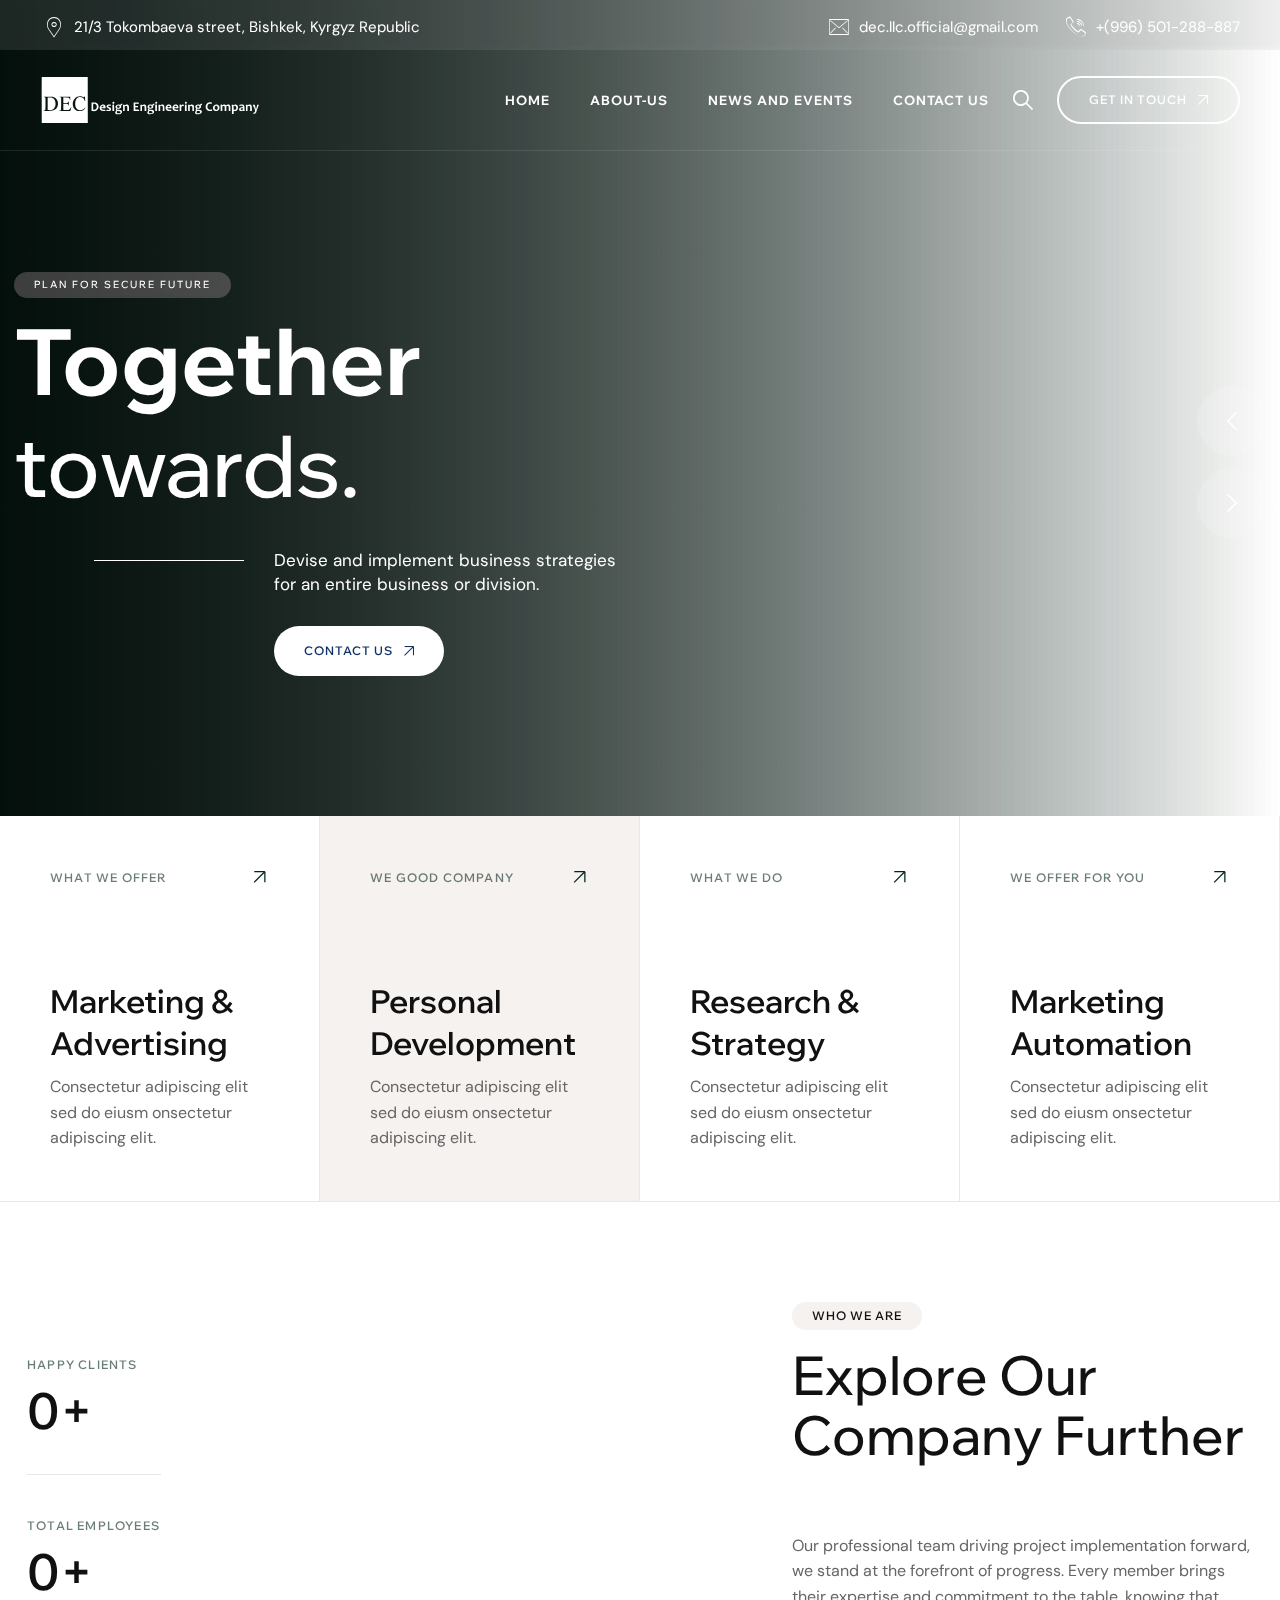
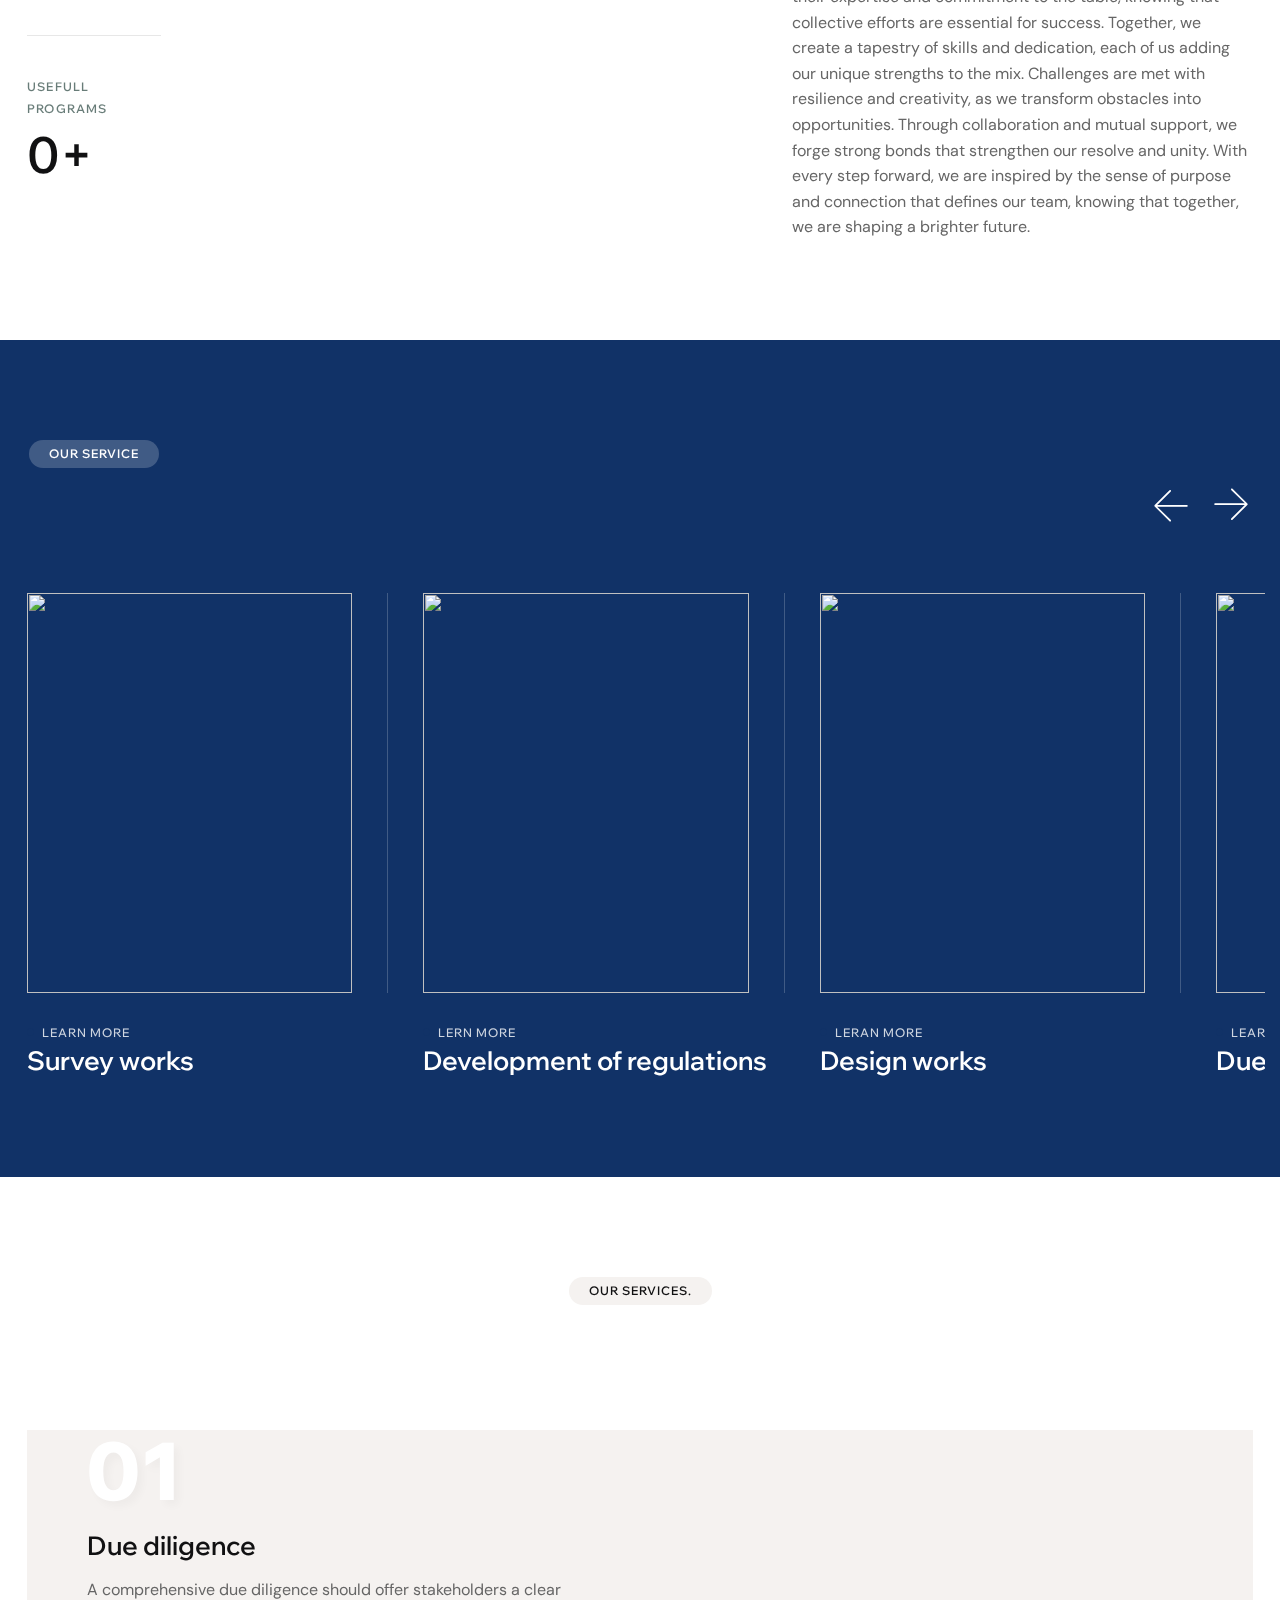
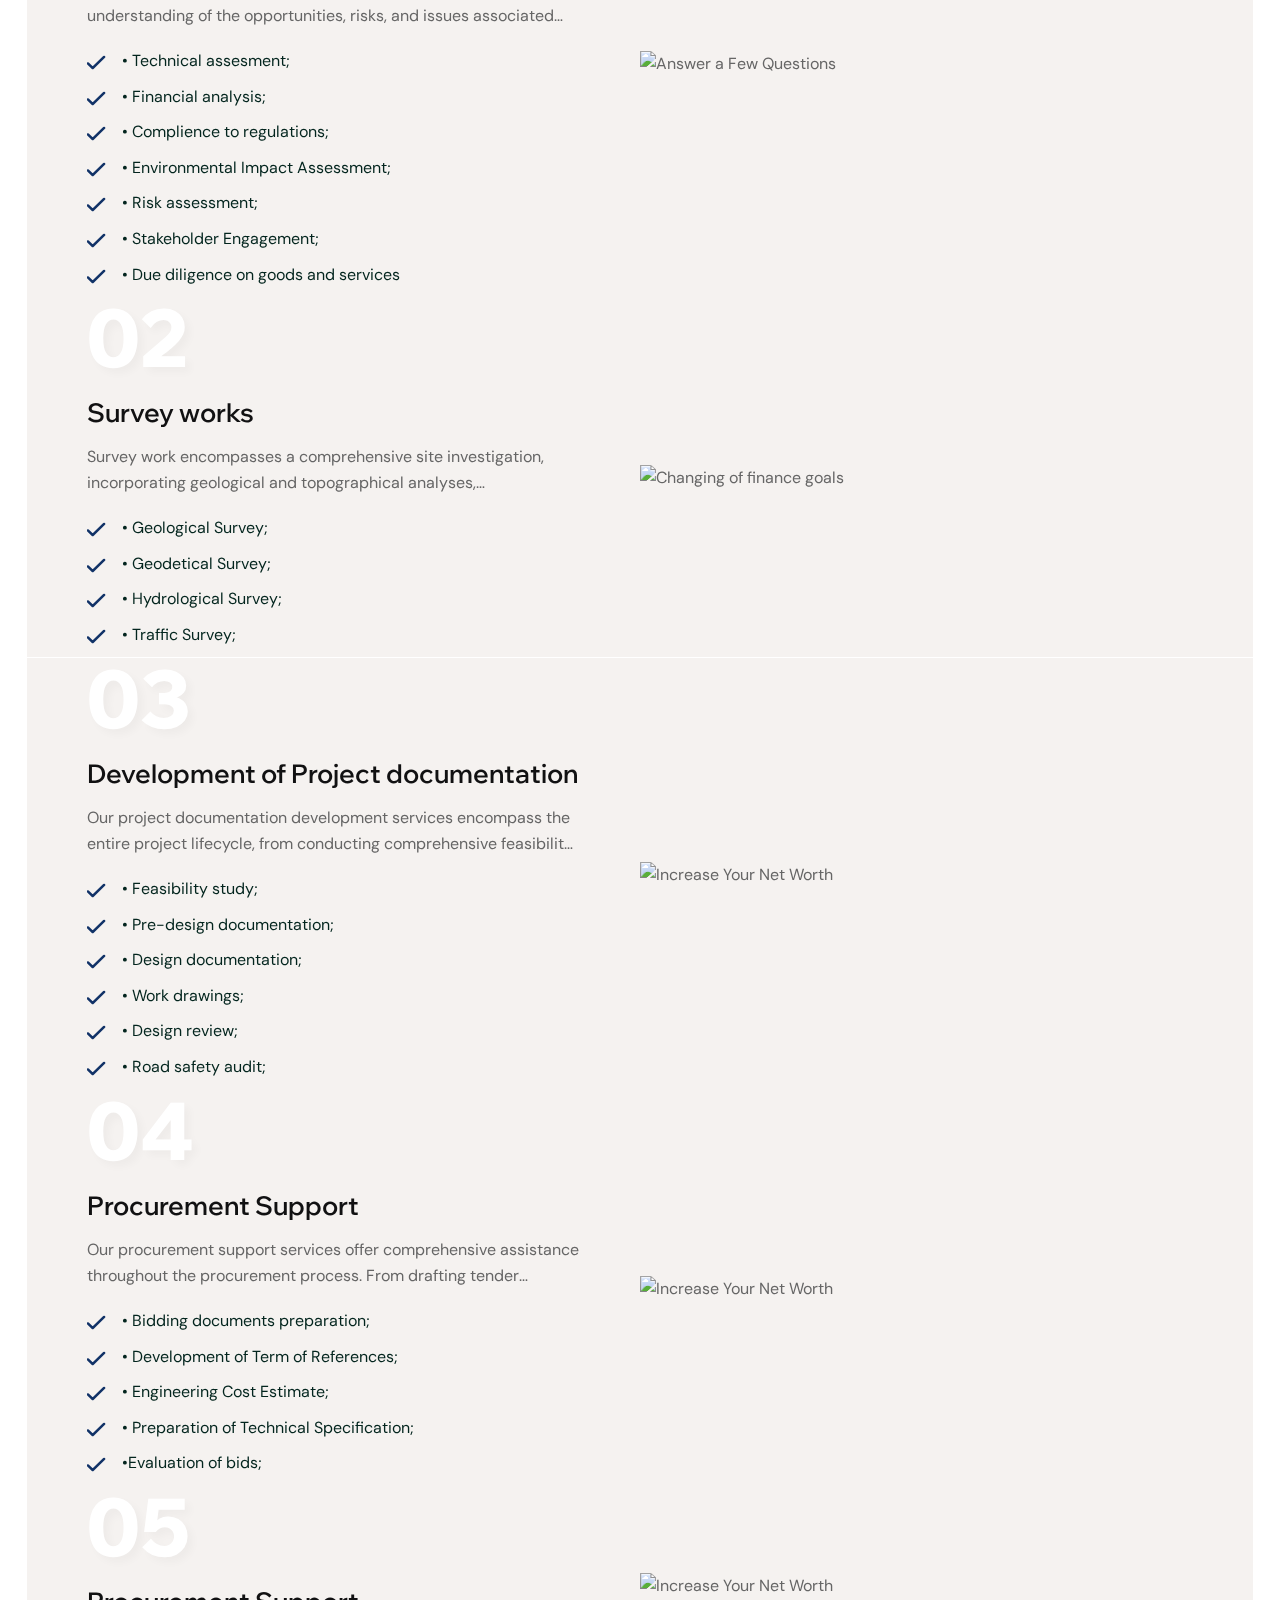
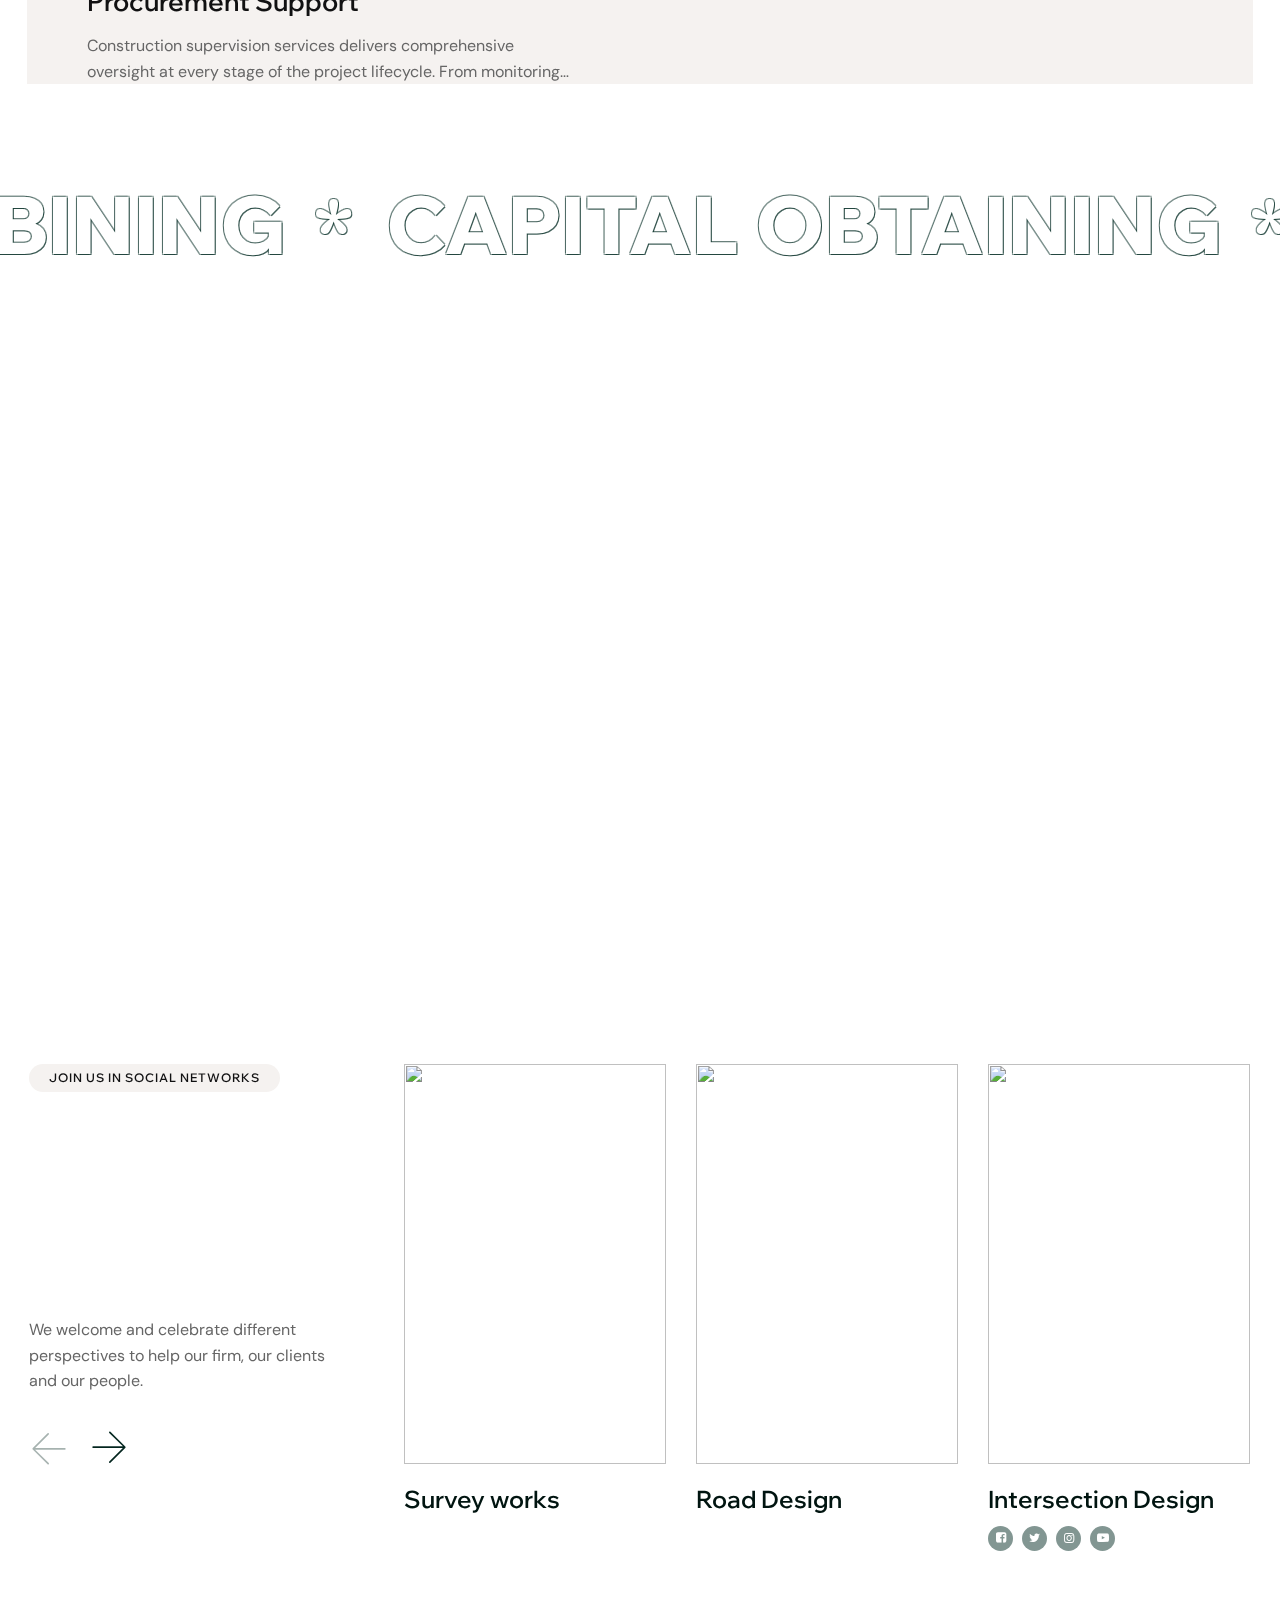
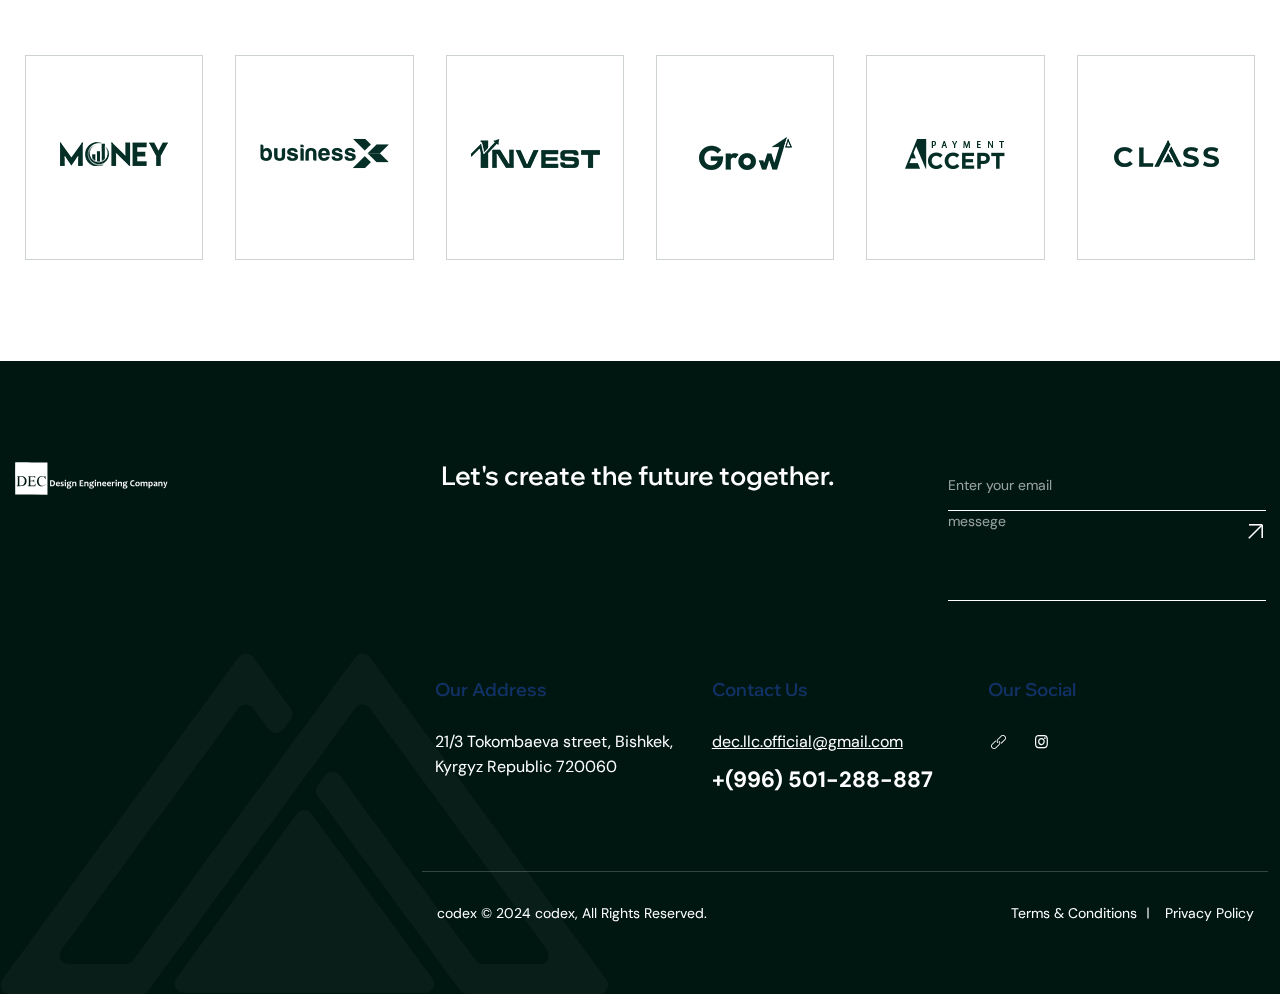
==== index.html @ 2e9004ec "sex" ====
<!doctype html>
<html class="no-js" lang="en">

<head>
	<meta charset="utf-8">
	<meta http-equiv="x-ua-compatible" content="ie=edge">
	<title>Design Engineering Company</title>
	<meta name="robots" content="noindex, follow">
	<meta name="description" content="">
	<meta name="viewport" content="width=device-width, initial-scale=1, shrink-to-fit=no">
	<!-- Favicon -->
	<link rel="shortcut icon" type="image/x-icon" href="images/fevicon.png">
	<!-- CSS
			============================================ -->
	<!-- Bootstrap CSS -->
	<link rel="stylesheet" href="css/bootstrap.min.css">
	<!-- Fontawesome -->
	<link rel="stylesheet" href="css/fontawesome.css">
	<!-- Flaticon -->
	<link rel="stylesheet" href="css/flaticon.css">
	<!-- Base Icons -->
	<link rel="stylesheet" href="css/pbminfotech-base-icons.css">
	<!-- Themify Icons -->
	<link rel="stylesheet" href="css/themify-icons.css">
	<!-- Slick -->
	<link rel="stylesheet" href="css/swiper.min.css">
	<!-- Magnific -->
	<link rel="stylesheet" href="css/magnific-popup.css">
	<!-- AOS -->
	<link rel="stylesheet" href="css/aos.css">
	<!-- Shortcode CSS -->
	<link rel="stylesheet" href="css/shortcode.css">
	<!-- Base CSS -->
	<link rel="stylesheet" href="css/base.css">
	<!-- Style CSS -->
	<link rel="stylesheet" href="css/style.css">
	<!-- Responsive CSS -->
	<link rel="stylesheet" href="css/responsive.css">
</head>

<body>
	<!-- page wrapper -->
	<div class="page-wrapper">

		<!-- Header Main Area -->
		<header class="site-header header-style-1">
			<div class="pbmit-header-overlay">
				<div class="pbmit-pre-header-wrapper pbmit-text-color-white">
					<div class="container-fluid">
						<div class="d-flex justify-content-between">
							<div class="pbmit-pre-header-left">
								<ul class="pbmit-contact-info">
									<li><i class="pbmit-base-icon-placeholder"></i>21/3 Tokombaeva street,
										Bishkek, Kyrgyz Republic </li>
								</ul>
							</div>
							<div class="pbmit-pre-header-right">
								<ul class="pbmit-contact-info">
									<li><i class="pbmit-base-icon-email"></i>dec.llc.official@gmail.com</li>
									<li><i class="pbmit-base-icon-call"></i>+(996) 501-288-887</li>
								</ul>
							</div>
						</div>
					</div>
				</div>
				<div class="pbmit-main-header-area">
					<div class="container-fluid">
						<div class="pbmit-header-content d-flex align-items-center justify-content-between">
							<div class="site-branding">
								<h1 class="site-title">
									<a href="index.html">
										<img class="logo-img" src="images/white-logo.svg" alt="Capigo">
										<img class="pbmit-responsive-logo" src="images/dark-logo.svg" alt="Capigo">
									</a>
								</h1>
							</div>
							<div class="pbmit-menuarea d-flex align-items-center">
								<div class="site-navigation">
									<nav class="main-menu navbar-expand-xl navbar-light">
										<div class="navbar-header">
											<!-- Toggle Button -->
											<button class="navbar-toggler" type="button">
												<i class="pbmit-base-icon-menu-1"></i>
											</button>
										</div>
										<div class="pbmit-mobile-menu-bg"></div>
										<div class="collapse navbar-collapse clearfix show" id="pbmit-menu">
											<div class="pbmit-menu-wrap">
												<span class="closepanel">
													<i class="pbmit-base-icon-close-circular-button-symbol"></i>
												</span>
												<ul class="navigation clearfix">
													<li>
														<a href="index.html">Home</a>
													</li>
													<li>
														<a href="about-us.html">about-us</a>
													</li>
												
													<li>
														<a href="index.html#">
															News and Events
														
														</a>
													</li>

													<li><a href="contact-us.html">Contact Us</a></li>
												</ul>
											</div>
										</div>
									</nav>
								</div>
								<div class="pbmit-right-box d-flex align-items-center">
									<div class="pbmit-header-search-btn">
										<a href="index.html#"><i class=" pbmit-base-icon-search-1"></i></a>
									</div>
									<div class="pbmit-button-box">
										<div class="pbmit-header-button">
											<div class="pbmit-svg-btn pbmit-ihbox-btn">
												<a href="contact-us.html" class="pbmit-btn pbmit-btn-outline">
													<span class="pbmit-header-button-text">
														Get In Touch
														<svg class="pbmit-svg-arrow" xmlns="http://www.w3.org/2000/svg"
															xmlns:xlink="http://www.w3.org/1999/xlink" x="0px" y="0px"
															width="10" height="19" viewBox="0 0 19 19"
															xml:space="preserve">
															<line x1="1" y1="18" x2="17.8" y2="1.2"></line>
															<line x1="1.2" y1="1" x2="18" y2="1"></line>
															<line x1="18" y1="17.8" x2="18" y2="1"></line>
														</svg>
													</span>
												</a>
											</div>
										</div>
									</div>
								</div>
							</div>
						</div>
					</div>
				</div>
			</div>
			<div class="pbmit-slider-area pbmit-slider-one">
				<div class="swiper-slider" data-autoplay="true" data-loop="true" data-dots="false" data-arrows="true"
					data-columns="1" data-margin="0" data-effect="fade">
					<div class="swiper-wrapper">
						<!-- Slide1 -->
						<div class="swiper-slide">
							<div class="pbmit-slider-item">
								<div class="pbmit-slider-bg"
									style="background-image: url(https://images.squarespace-cdn.com/content/v1/65e5aaad1cdc651ab192ca0a/7d74b150-1059-4317-8c80-a84cb944e56a/Untitled-1.jpg?format=1500w); background-position: center; background-size: cover;">
								</div>
								<div class="container">
									<div class="row">
										<div class="col-md-7">
											<div class="pbmit-slider-content">
												<h5 class="pbmit-sub-title transform-left transform-delay-1">Plan for
													Secure Future</h5>
												<h2 class="pbmit-title transform-left transform-delay-2">
													<strong>Together</strong> <br> towards.
												</h2>
												<div class="pbmit-desc transform-bottom transform-delay-3">
													Devise and implement business strategies <br> for an entire business
													or division.
												</div>
												<div class="transform-bottom transform-delay-4">
													<a href="contact-us.html" class="pbmit-btn pbmit-btn-white">
														<span class="pbmit-header-button-text">
															Contact Us
															<svg class="pbmit-svg-arrow"
																xmlns="http://www.w3.org/2000/svg"
																xmlns:xlink="http://www.w3.org/1999/xlink" x="0px"
																y="0px" width="10" height="19" viewBox="0 0 19 19"
																xml:space="preserve">
																<line x1="1" y1="18" x2="17.8" y2="1.2"></line>
																<line x1="1.2" y1="1" x2="18" y2="1"></line>
																<line x1="18" y1="17.8" x2="18" y2="1"></line>
															</svg>
														</span>
													</a>
												</div>
											</div>
										</div>
										<div class="col-md-5"></div>
									</div>
								</div>
							</div>
						</div>

					</div>
				</div>
			</div>
		</header>
		<!-- Header Main Area End Here -->

		<!-- page content -->
		<div class="page-content">

			<!-- Ihbox -->
			<section class="pbmit-multi-icon-box-hover-effect">
				<div class="container-fluid p-0">
					<div class="swiper-slider" data-loop="false" data-autoplay="false" data-dots="false"
						data-arrows="false" data-columns="4" data-margin="0" data-effect="slide">
						<div class="swiper-wrapper">
							<!-- Slide1 -->
							<article class="pbmit-miconheading-style-1 swiper-slide">
								<div class="pbmit-ihbox-style-1">
									<div class="pbmit-ihbox-contents">
										<h4 class="pbmit-element-subtitle"> What We Offer </h4>
										<h2 class="pbmit-element-title"> Marketing & <br> Advertising </h2>
										<div class="pbmit-heading-desc">Consectetur adipiscing elit sed do eiusm
											onsectetur adipiscing elit.</div>
										<div class="pbmit-ihbox-btn">
											<a href="index.html#">
												<span>
													Read More
													<svg class="pbmit-svg-arrow" xmlns="http://www.w3.org/2000/svg"
														xmlns:xlink="http://www.w3.org/1999/xlink" x="0px" y="0px"
														width="19" height="19" viewBox="0 0 19 19" xml:space="preserve">
														<line x1="1" y1="18" x2="17.8" y2="1.2"></line>
														<line x1="1.2" y1="1" x2="18" y2="1"></line>
														<line x1="18" y1="17.8" x2="18" y2="1"></line>
													</svg>
												</span>
											</a>
										</div>
									</div>
									<a class="pbmit-link" href="about-us.html"></a>
								</div>
							</article>
							<!-- Slide2 -->
							<article class="pbmit-miconheading-style-1 swiper-slide">
								<div class="pbmit-ihbox-style-1">
									<div class="pbmit-ihbox-contents">
										<h4 class="pbmit-element-subtitle">We Good Company</h4>
										<h2 class="pbmit-element-title"> Personal <br> Development </h2>
										<div class="pbmit-heading-desc">Consectetur adipiscing elit sed do eiusm
											onsectetur adipiscing elit.</div>
										<div class="pbmit-ihbox-btn">
											<a href="index.html#">
												<span>
													Read More
													<svg class="pbmit-svg-arrow" xmlns="http://www.w3.org/2000/svg"
														xmlns:xlink="http://www.w3.org/1999/xlink" x="0px" y="0px"
														width="19" height="19" viewBox="0 0 19 19" xml:space="preserve">
														<line x1="1" y1="18" x2="17.8" y2="1.2"></line>
														<line x1="1.2" y1="1" x2="18" y2="1"></line>
														<line x1="18" y1="17.8" x2="18" y2="1"></line>
													</svg>
												</span>
											</a>
										</div>
									</div>
									<a class="pbmit-link" href="about-us.html"></a>
								</div>
							</article>
							<!-- Slide3 -->
							<article class="pbmit-miconheading-style-1 swiper-slide">
								<div class="pbmit-ihbox-style-1">
									<div class="pbmit-ihbox-contents">
										<h4 class="pbmit-element-subtitle">What We Do</h4>
										<h2 class="pbmit-element-title"> Research & <br> Strategy </h2>
										<div class="pbmit-heading-desc">Consectetur adipiscing elit sed do eiusm
											onsectetur adipiscing elit.</div>
										<div class="pbmit-ihbox-btn">
											<a href="index.html#">
												<span>
													Read More
													<svg class="pbmit-svg-arrow" xmlns="http://www.w3.org/2000/svg"
														xmlns:xlink="http://www.w3.org/1999/xlink" x="0px" y="0px"
														width="19" height="19" viewBox="0 0 19 19" xml:space="preserve">
														<line x1="1" y1="18" x2="17.8" y2="1.2"></line>
														<line x1="1.2" y1="1" x2="18" y2="1"></line>
														<line x1="18" y1="17.8" x2="18" y2="1"></line>
													</svg>
												</span>
											</a>
										</div>
									</div>
									<a class="pbmit-link" href="about-us.html"></a>
								</div>
							</article>
							<!-- Slide4 -->
							<article class="pbmit-miconheading-style-1 swiper-slide">
								<div class="pbmit-ihbox-style-1">
									<div class="pbmit-ihbox-contents">
										<h4 class="pbmit-element-subtitle">We Offer For You</h4>
										<h2 class="pbmit-element-title"> Marketing <br> Automation </h2>
										<div class="pbmit-heading-desc">Consectetur adipiscing elit sed do eiusm
											onsectetur adipiscing elit.</div>
										<div class="pbmit-ihbox-btn">
											<a href="index.html#">
												<span>
													Read More
													<svg class="pbmit-svg-arrow" xmlns="http://www.w3.org/2000/svg"
														xmlns:xlink="http://www.w3.org/1999/xlink" x="0px" y="0px"
														width="19" height="19" viewBox="0 0 19 19" xml:space="preserve">
														<line x1="1" y1="18" x2="17.8" y2="1.2"></line>
														<line x1="1.2" y1="1" x2="18" y2="1"></line>
														<line x1="18" y1="17.8" x2="18" y2="1"></line>
													</svg>
												</span>
											</a>
										</div>
									</div>
									<a class="pbmit-link" href="about-us.html"></a>
								</div>
							</article>
						</div>
					</div>
				</div>
			</section>
			<!-- Ihbox end -->

			<!-- About Us Start -->
			<section class="section-lgx">
				<div class="container">
					<div class="row align-items-center g-0">
						<div class="col-md-3 col-xl-2">
							<div class="fid-style-7-area">
								<div class="pbminfotech-ele-fid-style-7">
									<div class="pbmit-fld-contents">
										<h3 class="pbmit-fid-title">Happy Clients</h3>
										<h4 class="pbmit-fid-inner">
											<span class="pbmit-fid"></span>
											<span class="pbmit-number-rotate numinate"
												data-appear-animation="animateDigits" data-from="0" data-to="300"
												data-interval="5" data-before="" data-before-style="" data-after=""
												data-after-style="">300</span>
											<span class="pbmit-fid"><span>+</span></span>
										</h4>
									</div>
								</div>
								<div class="pbminfotech-ele-fid-style-7">
									<div class="pbmit-fld-contents">
										<h3 class="pbmit-fid-title">Total Employees</h3>
										<h4 class="pbmit-fid-inner">
											<span class="pbmit-fid"></span>
											<span class="pbmit-number-rotate numinate"
												data-appear-animation="animateDigits" data-from="0" data-to="575"
												data-interval="5" data-before="" data-before-style="" data-after=""
												data-after-style="">575</span>
											<span class="pbmit-fid"><span>+</span></span>
										</h4>
									</div>
								</div>
								<div class="pbminfotech-ele-fid-style-7">
									<div class="pbmit-fld-contents">
										<h3 class="pbmit-fid-title">Usefull Programs</h3>
										<h4 class="pbmit-fid-inner">
											<span class="pbmit-fid"></span>
											<span class="pbmit-number-rotate numinate"
												data-appear-animation="animateDigits" data-from="0" data-to="245"
												data-interval="5" data-before="" data-before-style="" data-after=""
												data-after-style="">245</span>
											<span class="pbmit-fid"><span>+</span></span>
										</h4>
									</div>
								</div>
							</div>
						</div>
						<div class="col-md-9 col-xl-5">
							<img src="https://images.squarespace-cdn.com/content/v1/65e5aaad1cdc651ab192ca0a/d6991c67-5f8f-4dec-8e3e-1b8dbfb3fea5/Snapinsta.app_337446453_1191156278430450_9108890678239698886_n_1080.jpg?format=2500w"
								class="img-fluid" alt="">
						</div>
						<div class="col-md-12 col-xl-5">
							<div class="about-us-one-content">
								<div class="pbmit-heading-subheading">
									<h4 class="pbmit-subtitle">Who we are</h4>
									<h2 class="pbmit-title">Explore Our Company Further</h2>
								</div>
								<div class="pbmit-ihbox-style-9">
									<div class="pbmit-heading-desc">Our professional team driving project implementation
										forward, we stand at the forefront of progress. Every member brings their
										expertise and commitment to the table, knowing that collective efforts are
										essential for success. Together, we create a tapestry of skills and dedication,
										each of us adding our unique strengths to the mix. Challenges are met with
										resilience and creativity, as we transform obstacles into opportunities. Through
										collaboration and mutual support, we forge strong bonds that strengthen our
										resolve and unity. With every step forward, we are inspired by the sense of
										purpose and connection that defines our team, knowing that together, we are
										shaping a brighter future.</div>

								</div>

							</div>
						</div>
					</div>
				</div>
			</section>
			<!-- About Us End -->

			<!-- Service Start -->
			<section class="section-lgx pbmit-bg-color-blackish overflow-hidden">
				<div class="container pbmit-col-stretched-yes pbmit-col-right">
					<div class="row align-items-center">
						<div class="col-md-8 col-xl-6">
							<div class="pbmit-heading-subheading pbmit-text-color-white animation-style2">
								<h4 class="pbmit-subtitle">Our Service</h4>
								<h2 class="pbmit-title">What do we do?</h2>
							</div>
						</div>
						<div class="col-md-4 col-xl-6">
							<div class="service-one-arrow swiper-btn-custom d-flex flex-row-reverse"></div>
						</div>
					</div>
					<div class="pbmit-col-stretched-right">
						<div class="swiper-slider" data-arrows-class="service-one-arrow" data-loop="true"
							data-autoplay="true" data-dots="false" data-arrows="true" data-columns="3.2"
							data-margin="30" data-effect="slide">
							<div class="swiper-wrapper">
								<!-- Slide1 -->
								<article class="pbmit-service-style-1 swiper-slide">
									<div class="pbminfotech-post-item">
										<div class="pbminfotech-service-content">
											<div class="pbmit-featured-img-wrapper">
												<div class="pbmit-featured-wrapper">
													<img src="https://images.squarespace-cdn.com/content/v1/65e5aaad1cdc651ab192ca0a/c4977d37-cef2-4e46-b723-6b17049ad46b/42b761d6646d6314b3f7b877319e10d2.jpg?format=1500w"
														class="img-fluid" alt="">
												</div>
											</div>
											<div class="pbminfotech-box-content">
												<div class="pbmit-service-icon-wrapper">
													<i class="pbmit-capigo-icon pbmit-capigo-icon-global"></i>
												</div>
												<div class="pbmit-serv-cat">
													<a href="services.html" rel="tag">learn more</a>
												</div>
												<h3 class="pbmit-service-title">
													<a href="service-detail.html">Survey works</a>
												</h3>
											</div>
										</div>
									</div>
								</article>
								<!-- Slide2 -->
								<article class="pbmit-service-style-1 swiper-slide">
									<div class="pbminfotech-post-item">
										<div class="pbminfotech-service-content">
											<div class="pbmit-featured-img-wrapper">
												<div class="pbmit-featured-wrapper">
													<img src="https://images.squarespace-cdn.com/content/v1/65e5aaad1cdc651ab192ca0a/303714a6-5361-4008-bbf8-dabde7263a89/%D0%A1%D0%BD%D0%B8%D0%BC%D0%BE%D0%BA.JPG?format=1500w"
														class="img-fluid" alt="">
												</div>
											</div>
											<div class="pbminfotech-box-content">
												<div class="pbmit-service-icon-wrapper">
													<i class="pbmit-capigo-icon pbmit-capigo-icon-global"></i>
												</div>
												<div class="pbmit-serv-cat">
													<a href="services.html" rel="tag">lern more</a>
												</div>
												<h3 class="pbmit-service-title">
													<a href="service-detail.html">Development of regulations</a>
												</h3>
											</div>
										</div>
									</div>
								</article>
								<!-- Slide3 -->
								<article class="pbmit-service-style-1 swiper-slide">
									<div class="pbminfotech-post-item">
										<div class="pbminfotech-service-content">
											<div class="pbmit-featured-img-wrapper">
												<div class="pbmit-featured-wrapper">
													<img src="
													https://images.squarespace-cdn.com/content/v1/65e5aaad1cdc651ab192ca0a/a14961d6-04ef-4a90-8a16-7b9015b47481/ab73be3c4fbfc22e85c34c0a0866c105.jpg?format=1500w"
														class="img-fluid" alt="">
												</div>
											</div>
											<div class="pbminfotech-box-content">
												<div class="pbmit-service-icon-wrapper">
													<i class="pbmit-capigo-icon pbmit-capigo-icon-global"></i>
												</div>
												<div class="pbmit-serv-cat">
													<a href="services.html" rel="tag">leran more</a>
												</div>
												<h3 class="pbmit-service-title">
													<a href="service-detail.html">Design works</a>
												</h3>
											</div>
										</div>
									</div>
								</article>
								<!-- Slide4 -->
								<article class="pbmit-service-style-1 swiper-slide">
									<div class="pbminfotech-post-item">
										<div class="pbminfotech-service-content">
											<div class="pbmit-featured-img-wrapper">
												<div class="pbmit-featured-wrapper">
													<img src="
													https://images.squarespace-cdn.com/content/v1/65e5aaad1cdc651ab192ca0a/fee506da-c232-4b46-95b3-667d8f245001/%D0%A1%D0%BD%D0%B8%D0%BC%D0%BE%D0%BA.JPG?format=1500w"
														class="img-fluid" alt="">
												</div>
											</div>
											<div class="pbminfotech-box-content">
												<div class="pbmit-service-icon-wrapper">
													<i class="pbmit-capigo-icon pbmit-capigo-icon-global"></i>
												</div>
												<div class="pbmit-serv-cat">
													<a href="services.html" rel="tag">learn more</a>
												</div>
												<h3 class="pbmit-service-title">
													<a href="service-detail.html">Due diligence</a>
												</h3>
											</div>
										</div>
									</div>
								</article>
								<!-- Slide5 -->
								<article class="pbmit-service-style-1 swiper-slide">
									<div class="pbminfotech-post-item">
										<div class="pbminfotech-service-content">
											<div class="pbmit-featured-img-wrapper">
												<div class="pbmit-featured-wrapper">
													<img src="
													https://images.squarespace-cdn.com/content/v1/65e5aaad1cdc651ab192ca0a/a775d0b2-1e43-4237-a45e-654ef1e931dd/506db274ff375fb0482aa8eb93207244.jpg?format=1500w"
														class="img-fluid" alt="">
												</div>
											</div>
											<div class="pbminfotech-box-content">
												<div class="pbmit-service-icon-wrapper">
													<i class="pbmit-capigo-icon pbmit-capigo-icon-global"></i>
												</div>
												<div class="pbmit-serv-cat">
													<a href="services.html" rel="tag">learn more</a>
												</div>
												<h3 class="pbmit-service-title">
													<a href="service-detail.html">Construction Supervision</a>
												</h3>
											</div>
										</div>
									</div>
								</article>
								<!-- Slide6 -->
								<article class="pbmit-service-style-1 swiper-slide">
									<div class="pbminfotech-post-item">
										<div class="pbminfotech-service-content">
											<div class="pbmit-featured-img-wrapper">
												<div class="pbmit-featured-wrapper">
													<img src="
													https://images.squarespace-cdn.com/content/v1/65e5aaad1cdc651ab192ca0a/837ea885-c71f-4336-9ac2-14736aded519/procurement_1726963801-scaled.jpg?format=1500w"
														class="img-fluid" alt="">
												</div>
											</div>
											<div class="pbminfotech-box-content">
												<div class="pbmit-service-icon-wrapper">
													<i class="pbmit-capigo-icon pbmit-capigo-icon-global"></i>
												</div>
												<div class="pbmit-serv-cat">
													<a href="services.html" rel="tag">learn more</a>
												</div>
												<h3 class="pbmit-service-title">
													<a href="service-detail.html">Procurement support</a>
												</h3>
											</div>
										</div>
									</div>
								</article>

							</div>
						</div>
					</div>
				</div>
			</section>
			<!-- Service End -->

			<!-- Our Process Start -->
			<section class="section-xl" data-cursor="global-color">
				<div class="container">
					<div class="pbmit-heading-subheading text-center animation-style2">
						<h4 class="pbmit-subtitle">Our services.</h4>
						<h2 class="pbmit-title">OUR SERVICES.
						</h2>
					</div>
					<div class="pbmit-element-card-box-style-1">
						<div class="pbmit-content-box">
							<div class="pbmit-card-box-wrapper">
								<div
									class="pbmit-card-box-wrapper-inner d-flex align-items-center justify-content-between">
									<div class="pbmit-card-box col-lg-6 col-md-12">
										<div class="pbmit-card-box-number">
											<h4>01</h4>
										</div>
										<div class="pbmit-card-box-title">
											<h4>Due diligence</h4>
										</div>
										<div class="pbmit-card-box-desc"> A comprehensive due diligence should offer
											stakeholders a clear understanding of the opportunities, risks, and issues
											associated with the project, enabling them to make informed decisions and
											effectively manage the project. This may include:
										</div>
										<div class="pbmit-card-box-line">
											<div class="pbmit-card-box-line-inner">
												<p>• Technical assesment;</p>
											</div>
											<div class="pbmit-card-box-line-inner">
												<p>• Financial analysis;</p>
											</div>
											<div class="pbmit-card-box-line-inner">
												<p>• Complience to regulations;</p>
											</div>
											<div class="pbmit-card-box-line-inner">
												<p>• Environmental Impact Assessment;</p>
											</div>
											<div class="pbmit-card-box-line-inner">
												<p>• Risk assessment;</p>
											</div>
											<div class="pbmit-card-box-line-inner">
												<p>• Stakeholder Engagement;</p>
											</div>
											<div class="pbmit-card-box-line-inner">
												<p>• Due diligence on goods and services</p>
											</div>
										</div>
									</div>
									<div class="pbmit-card-box-img col-lg-6 col-md-12">
										<div class="pbmit-card-box-item-image">
											<img src="
											https://images.squarespace-cdn.com/content/v1/65e5aaad1cdc651ab192ca0a/fee506da-c232-4b46-95b3-667d8f245001/%D0%A1%D0%BD%D0%B8%D0%BC%D0%BE%D0%BA.JPG?format=2500w"
												alt="Answer a Few Questions">
										</div>
									</div>
								</div>
							</div>
							<div class="pbmit-card-box-wrapper">
								<div
									class="pbmit-card-box-wrapper-inner d-flex align-items-center justify-content-between">
									<div class="pbmit-card-box col-lg-6 col-md-12">
										<div class="pbmit-card-box-number">
											<h4>02</h4>
										</div>
										<div class="pbmit-card-box-title">
											<h4> Survey works </h4>
										</div>
										<div class="pbmit-card-box-desc">Survey work encompasses a comprehensive site
											investigation, incorporating geological and topographical analyses,
											environmental assessments, and utility mapping. We guarantee adherence to
											regulatory standards, pinpoint potential risks to preempt oversights, and
											engage stakeholders adeptly. Our objective is to furnish essential
											information and decision-making support for seamless project planning and
											execution.</div>
										<div class="pbmit-card-box-line">
											<div class="pbmit-card-box-line-inner">
												<p>• Geological Survey;</p>
											</div>
											<div class="pbmit-card-box-line-inner">
												<p>• Geodetical Survey;</p>
											</div>
											<div class="pbmit-card-box-line-inner">
												<p>• Hydrological Survey;</p>
											</div>
											<div class="pbmit-card-box-line-inner">
												<p>• Traffic Survey;</p>
											</div>
										</div>
									</div>
									<div class="pbmit-card-box-img col-lg-6 col-md-12">
										<div class="pbmit-card-box-item-image">
											<img src="
											https://images.squarespace-cdn.com/content/v1/65e5aaad1cdc651ab192ca0a/a5072cd3-80a4-4703-aec5-2a114422bcc6/Geological-cross-section-of-the-fan-subsurface-Inverted-open-triangles-denote.png?format=1500w"
												alt="Changing of finance goals">
										</div>
									</div>
								</div>
							</div>
							<div class="pbmit-card-box-wrapper">
								<div
									class="pbmit-card-box-wrapper-inner d-flex align-items-center justify-content-between">
									<div class="pbmit-card-box col-lg-6 col-md-12">
										<div class="pbmit-card-box-number">
											<h4>03</h4>
										</div>
										<div class="pbmit-card-box-title">
											<h4>Development of Project documentation </h4>
										</div>
										<div class="pbmit-card-box-desc">Our project documentation development services
											encompass the entire project lifecycle, from conducting comprehensive
											feasibility studies to detailed designs, and by obtaining architectural and
											state expertise approvals. With meticulous attention to detail and adherence
											to industry standards. Our expertise ensures that each stage of development
											is meticulously crafted, laying a solid foundation for successful project
											implementation.
										</div>
										<div class="pbmit-card-box-line">
											<div class="pbmit-card-box-line-inner">
												<p>• Feasibility study;</p>
											</div>
											<div class="pbmit-card-box-line-inner">
												<p>• Pre-design documentation;</p>
											</div>
											<div class="pbmit-card-box-line-inner">
												<p>• Design documentation;</p>
											</div>
											<div class="pbmit-card-box-line-inner">
												<p>• Work drawings;</p>
											</div>
											<div class="pbmit-card-box-line-inner">
												<p>• Design review;</p>
											</div>
											<div class="pbmit-card-box-line-inner">
												<p>• Road safety audit;</p>
											</div>
										</div>
									</div>
									<div class="pbmit-card-box-img col-lg-6 col-md-12">
										<div class="pbmit-card-box-item-image">
											<img src="https://images.squarespace-cdn.com/content/v1/65e5aaad1cdc651ab192ca0a/1a48b104-4104-4b28-8ff9-650b236a9710/1685198191392.jpeg?format=1500w
											" alt="Increase Your Net Worth">
										</div>
									</div>
								</div>
							</div>
							<div class="pbmit-card-box-wrapper">
								<div
									class="pbmit-card-box-wrapper-inner d-flex align-items-center justify-content-between">
									<div class="pbmit-card-box col-lg-6 col-md-12">
										<div class="pbmit-card-box-number">
											<h4>04</h4>
										</div>
										<div class="pbmit-card-box-title">
											<h4>Procurement Support

											</h4>
										</div>
										<div class="pbmit-card-box-desc">Our procurement support services offer
											comprehensive assistance throughout the procurement process. From drafting
											tender documents to evaluating proposals and negotiating contracts, we
											ensure transparency, fairness, and efficiency. With a focus on meeting
											project objectives while minimizing risks, facilitating the selection of
											qualified best suited service providers.
										</div>
										<div class="pbmit-card-box-line">
											<div class="pbmit-card-box-line-inner">
												<p>• Bidding documents preparation;
												</p>
											</div>
											<div class="pbmit-card-box-line-inner">
												<p>• Development of Term of References;</p>
											</div>
											<div class="pbmit-card-box-line-inner">
												<p>• Engineering Cost Estimate;</p>
											</div>
											<div class="pbmit-card-box-line-inner">
												<p>• Preparation of Technical Specification;</p>
											</div>
											<div class="pbmit-card-box-line-inner">
												<p>•Evaluation of bids;</p>
											</div>
										</div>
									</div>
									<div class="pbmit-card-box-img col-lg-6 col-md-12">
										<div class="pbmit-card-box-item-image">
											<img src="https://images.squarespace-cdn.com/content/v1/65e5aaad1cdc651ab192ca0a/53665226-eb75-48c9-99e4-df50244d318b/proc.jpg?format=1500w
											" alt="Increase Your Net Worth">
										</div>
									</div>
								</div>
							</div>
							<div class="pbmit-card-box-wrapper">
								<div
									class="pbmit-card-box-wrapper-inner d-flex align-items-center justify-content-between">
									<div class="pbmit-card-box col-lg-6 col-md-12">
										<div class="pbmit-card-box-number">
											<h4>05</h4>
										</div>
										<div class="pbmit-card-box-title">
											<h4>Procurement Support

											</h4>
										</div>
										<div class="pbmit-card-box-desc">Construction supervision services delivers
											comprehensive oversight at every stage of the project lifecycle. From
											monitoring construction progress and ensuring compliance with specifications
											to managing quality control and resolving issues promptly, we uphold the
											highest standards of excellence. With a dedicated team of experts and robust
											reporting mechanisms, we ensure that projects are delivered on time, within
											budget, and to the satisfaction of all stakeholders.
										</div>

									</div>
									<div class="pbmit-card-box-img col-lg-6 col-md-12">
										<div class="pbmit-card-box-item-image">
											<img src="https://images.squarespace-cdn.com/content/v1/65e5aaad1cdc651ab192ca0a/92f0c1c0-0b4a-415a-9093-09d5670562a5/istock-512123160_900xx1254-705-0-66.jpg?format=1500w
											" alt="Increase Your Net Worth">
										</div>
									</div>
								</div>
							</div>
						</div>
					</div>
				</div>
			</section>
			<!-- Our Process End -->

			<!-- Marquee Start -->
			<section class="section-lgb pbminfotech-element-marquee-effect">
				<div class="container-fluid p-0">
					<div class="swiper-slider marquee">
						<div class="swiper-wrapper">
							<article class="pbmit-marquee-effect-style-1 swiper-slide">
								<div class="pbmit-tag-wrapper">
									<h2 class="pbmit-element-title">
										Purchasing & Combining
									</h2>
								</div>
							</article>
							<article class="pbmit-marquee-effect-style-1 swiper-slide">
								<div class="pbmit-tag-wrapper">
									<h2 class="pbmit-element-title">
										Capital Obtaining
									</h2>
								</div>
							</article>
							<article class="pbmit-marquee-effect-style-1 swiper-slide">
								<div class="pbmit-tag-wrapper">
									<h2 class="pbmit-element-title">
										Market Research
									</h2>
								</div>
							</article>
							<article class="pbmit-marquee-effect-style-1 swiper-slide">
								<div class="pbmit-tag-wrapper">
									<h2 class="pbmit-element-title">
										Growth Strategy
									</h2>
								</div>
							</article>
						</div>
					</div>
				</div>
			</section>
			<!-- Marquee End -->

			<!-- Fid Bg Start -->
			<section class="overflow-hidden">
				<div class="container pbmit-col-stretched-yes pbmit-col-right">
					<div class="fid-one-bg fid-bg-area">
						<div class="pbmit-col-stretched-right">
							<div class="fid-style-box">
								<div class="pbminfotech-ele-fid-style-4 pbmit-text-color-white">
									<div class="pbmit-fld-contents">
										<div class="pbmit-circle-outer" data-digit="80" data-fill="#ffffff"
											data-emptyfill="#ffffff33" data-before="" data-after="<sup>%</sup>"
											data-thickness="10" data-size="140">
											<div class="pbmit-circle">
												<div class="pbmit-fid-inner">
													<span class="pbmit-fid-number"></span>
													<span class="pbmit-number-rotate numinate"
														data-appear-animation="animateDigits" data-from="0" data-to="80"
														data-interval="5" data-before="" data-before-style=""
														data-after="" data-after-style="">80</span>
													<sup>%</sup>
												</div>
											</div>
											<div class="pbmit-fid-sub">
												<h3 class="pbmit-fid-title">Business Charms for<br> Achievement</h3>
											</div>
										</div>
									</div>
								</div>
							</div>
						</div>
					</div>
				</div>
			</section>
			<!-- Fid Bg End -->

			<!-- Team Start -->
			<section class="section-lgx team-one">
				<div class="container">
					<div class="row">
						<div class="pbmit-teambox-left col-md-4">
							<div class="pbmit-heading-subheading animation-style2">
								<h4 class="pbmit-subtitle">Join us in social networks</h4>
								<h2 class="pbmit-title">Join us in social networks</h2>
								<div class="pbmit-heading-desc">
									We welcome and celebrate different perspectives to help our firm, our clients and
									our people.
								</div>
							</div>
							<div class="team-arrow swiper-btn-custom d-inline-flex flex-row-reverse"></div>
						</div>
						<div class="pbmit-teambox-right col-md-8">
							<div class="swiper-slider" data-arrows-class="team-arrow" data-loop="false"
								data-autoplay="false" data-dots="false" data-arrows="true" data-columns="3"
								data-margin="30" data-effect="slide">
								<div class="swiper-wrapper">
									<!-- Slide1 -->
									<article class="pbmit-team-style-3 swiper-slide">
										<div class="pbminfotech-post-item">
											<div class="pbminfotech-box-content">
												<div class="pbmit-featured-img-wrapper">
													<div class="pbmit-featured-wrapper">
														<img src="
														https://images.squarespace-cdn.com/content/v1/65e5aaad1cdc651ab192ca0a/aedea3b1-8407-4fc7-b22a-d550534c8925/145d89d7e41b837d6bcbe836ca3950fc.jpg?format=1000w"
															class="img-fluid" alt="">
													</div>
												</div>
												<div class="pbmit-team-title-wapper">
													<h3 class="pbmit-team-title">
														<a href="team-member-detail.html">Survey works</a>
													</h3>
												</div>

											</div>
											<a href="team-member-detail.html" class="pbmit-link"></a>
										</div>
									</article>
									<!-- Slide2 -->
									<article class="pbmit-team-style-3 swiper-slide">
										<div class="pbminfotech-post-item">
											<div class="pbminfotech-box-content">

												<div class="pbmit-featured-img-wrapper">
													<div class="pbmit-featured-wrapper">
														<img src="https://images.squarespace-cdn.com/content/v1/65e5aaad1cdc651ab192ca0a/2677336e-fd23-4602-8f65-95d78d64298c/882814_157204617779126_1179296715_o.jpg?format=1500w
														" class="img-fluid" alt="">
													</div>
												</div>
												<div class="pbmit-team-title-wapper">
													<h3 class="pbmit-team-title">
														<a href="team-member-detail.html">Road Design</a>
													</h3>
												</div>

											</div>
											<a href="team-member-detail.html" class="pbmit-link"></a>
										</div>
									</article>
									<!-- Slide3 -->
									<article class="pbmit-team-style-3 swiper-slide">
										<div class="pbminfotech-post-item">
											<div class="pbminfotech-box-content">

												<div class="pbmit-featured-img-wrapper">
													<div class="pbmit-featured-wrapper">
														<img src="https://images.squarespace-cdn.com/content/v1/65e5aaad1cdc651ab192ca0a/f15e7638-21ca-4f60-b892-2b0f5f71775a/338859136_885209979221922_2929635289585229301_n.jpg?format=1500w
														" class="img-fluid" alt="">
													</div>
												</div>
												<div class="pbmit-team-title-wapper">
													<h3 class="pbmit-team-title">
														<a href="team-member-detail.html">Intersection Design</a>
													</h3>
												</div>
												<div class="pbminfotech-box-social-links">
													<ul class="pbmit-social-links pbmit-team-social-links">
														<li class="pbmit-social-li pbmit-social-facebook">
															<a href="index.html#" title="Facebook" target="_blank">
																<span><i
																		class="pbmit-base-icon-facebook-squared"></i></span>
															</a>
														</li>
														<li class="pbmit-social-li pbmit-social-twitter">
															<a href="index.html#" title="Twitter" target="_blank">
																<span><i class="pbmit-base-icon-twitter"></i></span>
															</a>
														</li>
														<li class="pbmit-social-li pbmit-social-instagram">
															<a href="index.html#" title="Instagram" target="_blank">
																<span><i class="pbmit-base-icon-instagram"></i></span>
															</a>
														</li>
														<li class="pbmit-social-li pbmit-social-youtube">
															<a href="index.html#" title="Youtube" target="_blank">
																<span><i
																		class="pbmit-base-icon-youtube-play"></i></span>
															</a>
														</li>
													</ul>
												</div>
											</div>
											<a href="team-member-detail.html" class="pbmit-link"></a>
										</div>
									</article>
									<!-- Slide4 -->
									<article class="pbmit-team-style-3 swiper-slide">
										<div class="pbminfotech-post-item">
											<div class="pbminfotech-box-content">

												<div class="pbmit-featured-img-wrapper">
													<div class="pbmit-featured-wrapper">
														<img src="https://images.squarespace-cdn.com/content/v1/65e5aaad1cdc651ab192ca0a/b0d9e643-9a4f-4f02-acc5-9120af323163/1653946676832.jpeg?format=1000w
														" class="img-fluid" alt="">
													</div>
												</div>
												<div class="pbmit-team-title-wapper">
													<h3 class="pbmit-team-title">
														<a href="team-member-detail.html">Procurement support</a>
													</h3>
												</div>

											</div>
											<a href="team-member-detail.html" class="pbmit-link"></a>
										</div>
									</article>
									<!-- Slide5 -->
									<article class="pbmit-team-style-3 swiper-slide">
										<div class="pbminfotech-post-item">
											<div class="pbminfotech-box-content">

												<div class="pbmit-featured-img-wrapper">
													<div class="pbmit-featured-wrapper">
														<img src="https://images.squarespace-cdn.com/content/v1/65e5aaad1cdc651ab192ca0a/2e823528-0429-4ece-a687-581af8599fb2/Snapinsta.app_338447238_164583379836522_3759117872437386243_n_1080.jpg?format=750w
														" class="img-fluid" alt="">
													</div>
												</div>
												<div class="pbmit-team-title-wapper">
													<h3 class="pbmit-team-title">
														<a href="team-member-detail.html">Construction supervision</a>
													</h3>
												</div>

											</div>
											<a href="team-member-detail.html" class="pbmit-link"></a>
										</div>
									</article>

								</div>
							</div>
						</div>
					</div>
				</div>
			</section>
			<!-- Team End -->

			<!-- Client Start -->
			<section class="section-lgb">
				<div class="container-fluid ps-4 pe-4">
					<div class="swiper-slider" data-loop="true" data-autoplay="false" data-dots="false"
						data-arrows="false" data-columns="6" data-margin="30" data-effect="slide">
						<div class="swiper-wrapper">
							<!-- Slide1 -->
							<article class="pbmit-client-style-1 swiper-slide">
								<div class="pbmit-client-content">
									<div class="pbmit-client-wrapper pbmit-client-with-hover-img">
										<h4 class="pbmit-hide">Client 06</h4>
										<div class="pbmit-client-hover-img">
											<img src="images/client/client-global-01.png" alt="">
										</div>
										<div class="pbmit-featured-img-wrapper">
											<div class="pbmit-featured-wrapper">
												<img src="images/client/client-dark-01.png" class="img-fluid" alt="">
											</div>
										</div>
									</div>
								</div>
							</article>
							<!-- Slide2 -->
							<article class="pbmit-client-style-1 swiper-slide">
								<div class="pbmit-client-content">
									<div class="pbmit-client-wrapper pbmit-client-with-hover-img">
										<h4 class="pbmit-hide">Client 06</h4>
										<div class="pbmit-client-hover-img">
											<img src="images/client/client-global-02.png" alt="">
										</div>
										<div class="pbmit-featured-img-wrapper">
											<div class="pbmit-featured-wrapper">
												<img src="images/client/client-dark-02.png" class="img-fluid" alt="">
											</div>
										</div>
									</div>
								</div>
							</article>
							<!-- Slide3 -->
							<article class="pbmit-client-style-1 swiper-slide">
								<div class="pbmit-client-content">
									<div class="pbmit-client-wrapper pbmit-client-with-hover-img">
										<h4 class="pbmit-hide">Client 06</h4>
										<div class="pbmit-client-hover-img">
											<img src="images/client/client-global-03.png" alt="">
										</div>
										<div class="pbmit-featured-img-wrapper">
											<div class="pbmit-featured-wrapper">
												<img src="images/client/client-dark-03.png" class="img-fluid" alt="">
											</div>
										</div>
									</div>
								</div>
							</article>
							<!-- Slide4 -->
							<article class="pbmit-client-style-1 swiper-slide">
								<div class="pbmit-client-content">
									<div class="pbmit-client-wrapper pbmit-client-with-hover-img">
										<h4 class="pbmit-hide">Client 06</h4>
										<div class="pbmit-client-hover-img">
											<img src="images/client/client-global-04.png" alt="">
										</div>
										<div class="pbmit-featured-img-wrapper">
											<div class="pbmit-featured-wrapper">
												<img src="images/client/client-dark-04.png" class="img-fluid" alt="">
											</div>
										</div>
									</div>
								</div>
							</article>
							<!-- Slide5 -->
							<article class="pbmit-client-style-1 swiper-slide">
								<div class="pbmit-client-content">
									<div class="pbmit-client-wrapper pbmit-client-with-hover-img">
										<h4 class="pbmit-hide">Client 06</h4>
										<div class="pbmit-client-hover-img">
											<img src="images/client/client-global-05.png" alt="">
										</div>
										<div class="pbmit-featured-img-wrapper">
											<div class="pbmit-featured-wrapper">
												<img src="images/client/client-dark-05.png" class="img-fluid" alt="">
											</div>
										</div>
									</div>
								</div>
							</article>
							<!-- Slide6 -->
							<article class="pbmit-client-style-1 swiper-slide">
								<div class="pbmit-client-content">
									<div class="pbmit-client-wrapper pbmit-client-with-hover-img">
										<h4 class="pbmit-hide">Client 06</h4>
										<div class="pbmit-client-hover-img">
											<img src="images/client/client-global-06.png" alt="">
										</div>
										<div class="pbmit-featured-img-wrapper">
											<div class="pbmit-featured-wrapper">
												<img src="images/client/client-dark-06.png" class="img-fluid" alt="">
											</div>
										</div>
									</div>
								</div>
							</article>
						</div>
					</div>
				</div>
			</section>
			<!-- Client End -->

			<!-- Testimonial Start -->

			<!-- Testimonial End -->


			<!-- Blog End -->

		</div>
		<!-- page content End -->

		<!-- footer -->
		<footer class="site-footer pbmit-text-color-white">
			<div class="pbmit-footer-big-area-wrapper">
				<div class="container">
					<div class="row">
						<div class="col-xl-4 col-lg-3 col-md-6">
							<div class="pbmit-footer-logo">
								<img src="images/white-logo.svg" class="img-fluid" alt="">
							</div>
						</div>
						<div class="pbmit-footer-left col-xl-4 col-lg-5 col-md-6">
							<h3>Let's create the future together.</h3>
						</div>
						<div class="col-xl-4 col-lg-4 col-md-6">
							<form>
								<div class="pbmit-footer-newsletter">
									<input type="email" class="form-control" name="EMAIL"
										placeholder="Enter your email">
									<textarea class="form-control" placeholder="messege" name="" id=""></textarea>
									<button class="pbmit-svg-btn">
										<svg class="pbmit-svg-arrow" xmlns="http://www.w3.org/2000/svg"
											xmlns:xlink="http://www.w3.org/1999/xlink" x="0px" y="0px" width="10"
											height="19" viewBox="0 0 19 19" xml:space="preserve">
											<line x1="1" y1="18" x2="17.8" y2="1.2"></line>
											<line x1="1.2" y1="1" x2="18" y2="1"></line>
											<line x1="18" y1="17.8" x2="18" y2="1"></line>
										</svg>
									</button>
								</div>
							</form>
						</div>
					</div>
				</div>
			</div>
			<div class="pbmit-footer-main-area">
				<div class="container">
					<div class="pbmit-footer-widget-area">
						<div class="container">
							<div class="row g-2">
								<div class="col-md-4">
									<div class="widget">
										<h2 class="widget-title">Our address</h2>
										<div class="pbmit-contact-widget-lines">
											21/3 Tokombaeva street,
											Bishkek, Kyrgyz Republic 720060
										</div>
									</div>
								</div>
								<div class="col-md-4 pbmit-footer-widget-col-2">
									<div class="widget">
										<h2 class="widget-title">Contact Us</h2>
										<div class="pbmit-contact-widget-lines">
											<div class="pbmit-contact-widget-phone">
												+(996) 501-288-887
											</div>
											<div class="pbmit-contact-widget-email">
												dec.llc.official@gmail.com
											</div>
										</div>
									</div>
								</div>
								<div class="col-md-4">
									<div class="widget">
										<h2 class="widget-title">Our Social</h2>
										<div class="textwidget">
											<ul class="pbmit-social-links">

												<li class="pbmit-social-li pbmit-social-twitter">
													<a title="Twitter"
														href="https://api.whatsapp.com/qr/KNW6UFPPRI3IO1?autoload=1&app_absent=0"
														target="_blank" rel="noopener">
														<span><i class="pbmit-base-icon-link"></i></span>
													</a>
												</li>
												<li class="pbmit-social-li pbmit-social-instagram">
													<a title="Instagram" href="https://www.instagram.com/dec_llc.kg/"
														target="_blank" rel="noopener">
														<span><i class="pbmit-base-icon-instagram"></i></span>
													</a>
												</li>
											</ul>
										</div>
									</div>
								</div>
							</div>
						</div>
					</div>
					<div class="pbmit-footer-text-area">
						<div class="container">
							<div class="pbmit-footer-text-inner">
								<div class="row">
									<div class="col-md-6">
										<div class="pbmit-footer-copyright-text-area">
											codex © 2024 <a href="index.html#">codex</a>, All Rights
											Reserved.
										</div>
									</div>
									<div class="col-md-6">
										<div class=" pbmit-footer-menu-area">
											<ul>
												<li><a href="index.html#">Terms & Conditions</a></li>
												<li><a href="index.html#">Privacy Policy</a></li>
											</ul>
										</div>
									</div>
								</div>
							</div>
						</div>
					</div>
				</div>
			</div>
		</footer>
		<!-- footer End -->

	</div>
	<!-- page wrapper End -->

	<!-- Search Box Start Here -->
	<div class="pbmit-search-overlay">
		<div class="pbmit-icon-close">
			<svg class="qodef-svg--close qodef-m" xmlns="http://www.w3.org/2000/svg" width="28.163" height="28.163"
				viewBox="0 0 26.163 26.163">
				<rect width="36" height="1" transform="translate(0.707) rotate(45)"></rect>
				<rect width="36" height="1" transform="translate(0 25.456) rotate(-45)"></rect>
			</svg>
		</div>
		<div class="pbmit-search-outer">
			<form class="pbmit-site-searchform">
				<input type="search" class="form-control field searchform-s" name="s" placeholder="Search …">
				<button type="submit"></button>
			</form>
		</div>
	</div>
	<!-- Search Box End Here -->

	<!-- Scroll To Top -->
	<div class="pbmit-progress-wrap">
		<svg class="pbmit-progress-circle svg-content" width="100%" height="100%" viewBox="-1 -1 102 102">
			<path d="M50,1 a49,49 0 0,1 0,98 a49,49 0 0,1 0,-98"></path>
		</svg>
	</div>
	<!-- Scroll To Top End -->

	<!-- JS
		============================================ -->
	<!-- jQuery JS -->
	<script src="js/jquery.min.js"></script>
	<!-- Popper JS -->
	<script src="js/popper.min.js"></script>
	<!-- Bootstrap JS -->
	<script src="js/bootstrap.min.js"></script>
	<!-- jquery Waypoints JS -->
	<script src="js/jquery.waypoints.min.js"></script>
	<!-- jquery Appear JS -->
	<script src="js/jquery.appear.js"></script>
	<!-- Numinate JS -->
	<script src="js/numinate.min.js"></script>
	<!-- Slick JS -->
	<script src="js/swiper.min.js"></script>
	<!-- Magnific JS -->
	<script src="js/jquery.magnific-popup.min.js"></script>
	<!-- Circle Progress JS -->
	<script src="js/circle-progress.js"></script>
	<!-- countdown JS -->
	<script src="js/jquery.countdown.min.js"></script>
	<!-- AOS -->
	<script src="js/aos.js"></script>
	<!-- GSAP -->
	<script src='js/gsap.js'></script>
	<!-- Scroll Trigger -->
	<script src='js/ScrollTrigger.js'></script>
	<!-- Split Text -->
	<script src='js/SplitText.js'></script>
	<!-- Cursor JS -->
	<script src="js/cursor.js"></script>
	<!-- Magnetic -->
	<script src='js/magnetic.js'></script>
	<!-- GSAP Animation -->
	<script src='js/gsap-animation.js'></script>
	<!-- Scripts JS -->
	<script src="js/scripts.js"></script>

</body>

</html>
---- css/flaticon.css ----
@font-face {
	font-family: "flaticon";
	src: url("../fonts/flaticon.ttf%3F7570edc53adf4a8945d8b15fdd594174") format("truetype"),
url("../fonts/flaticon.woff%3F7570edc53adf4a8945d8b15fdd594174") format("woff"),
url("../fonts/flaticon.woff2%3F7570edc53adf4a8945d8b15fdd594174") format("woff2"),
url("../fonts/flaticon.eot%3F7570edc53adf4a8945d8b15fdd594174") format("embedded-opentype"),
url("../fonts/flaticon.svg%3F7570edc53adf4a8945d8b15fdd594174") format("svg");
}

i[class^="flaticon-"]:before, 
i[class*="pbmit-capigo-icon-"]:before {
	font-family: "flaticon" !important;
	font-style: normal;
	font-weight: normal !important;
	font-variant: normal;
	text-transform: none;
	line-height: normal;
	-webkit-font-smoothing: antialiased;
	-moz-osx-font-smoothing: grayscale;
}

.pbmit-capigo-icon-hand:before {
	content: "\f101";
}
.pbmit-capigo-icon-head:before {
	content: "\f102";
}
.pbmit-capigo-icon-investment:before {
	content: "\f103";
}
.pbmit-capigo-icon-umbrella:before {
	content: "\f104";
}
.pbmit-capigo-icon-saving:before {
	content: "\f105";
}
.pbmit-capigo-icon-dollar-coin:before {
	content: "\f106";
}
.pbmit-capigo-icon-idea:before {
	content: "\f107";
}
.pbmit-capigo-icon-saving-1:before {
	content: "\f108";
}
.pbmit-capigo-icon-coins:before {
	content: "\f109";
}
.pbmit-capigo-icon-coin:before {
	content: "\f10a";
}
.pbmit-capigo-icon-tag:before {
	content: "\f10b";
}
.pbmit-capigo-icon-shield:before {
	content: "\f10c";
}
.pbmit-capigo-icon-credit-card:before {
	content: "\f10d";
}
.pbmit-capigo-icon-book:before {
	content: "\f10e";
}
.pbmit-capigo-icon-chat:before {
	content: "\f10f";
}
.pbmit-capigo-icon-pencil:before {
	content: "\f110";
}
.pbmit-capigo-icon-presentation:before {
	content: "\f111";
}
.pbmit-capigo-icon-bitcoin:before {
	content: "\f112";
}
.pbmit-capigo-icon-dustbin:before {
	content: "\f113";
}
.pbmit-capigo-icon-exchange:before {
	content: "\f114";
}
.pbmit-capigo-icon-money-bag:before {
	content: "\f115";
}
.pbmit-capigo-icon-tax:before {
	content: "\f116";
}
.pbmit-capigo-icon-medal:before {
	content: "\f117";
}
.pbmit-capigo-icon-wallet:before {
	content: "\f118";
}
.pbmit-capigo-icon-pie-chart:before {
	content: "\f119";
}
.pbmit-capigo-icon-book-1:before {
	content: "\f11a";
}
.pbmit-capigo-icon-web-cam:before {
	content: "\f11b";
}
.pbmit-capigo-icon-email:before {
	content: "\f11c";
}
.pbmit-capigo-icon-document:before {
	content: "\f11d";
}
.pbmit-capigo-icon-location:before {
	content: "\f11e";
}
.pbmit-capigo-icon-world:before {
	content: "\f11f";
}
.pbmit-capigo-icon-startup:before {
	content: "\f120";
}
.pbmit-capigo-icon-man:before {
	content: "\f121";
}
.pbmit-capigo-icon-bank:before {
	content: "\f122";
}
.pbmit-capigo-icon-plant-pot:before {
	content: "\f123";
}
.pbmit-capigo-icon-setting:before {
	content: "\f124";
}
.pbmit-capigo-icon-call-center:before {
	content: "\f125";
}
.pbmit-capigo-icon-user:before {
	content: "\f126";
}
.pbmit-capigo-icon-pie-chart-1:before {
	content: "\f127";
}
.pbmit-capigo-icon-setting-1:before {
	content: "\f128";
}
.pbmit-capigo-icon-hand-1:before {
	content: "\f129";
}
.pbmit-capigo-icon-online-banking:before {
	content: "\f12a";
}
.pbmit-capigo-icon-head-1:before {
	content: "\f12b";
}
.pbmit-capigo-icon-globe:before {
	content: "\f12c";
}
.pbmit-capigo-icon-certificate:before {
	content: "\f12d";
}
.pbmit-capigo-icon-clipboard:before {
	content: "\f12e";
}
.pbmit-capigo-icon-think:before {
	content: "\f12f";
}
.pbmit-capigo-icon-global:before {
	content: "\f130";
}
.pbmit-capigo-icon-global-network:before {
	content: "\f131";
}
.pbmit-capigo-icon-video-call:before {
	content: "\f132";
}
.pbmit-capigo-icon-light-bulb:before {
	content: "\f133";
}
.pbmit-capigo-icon-paper:before {
	content: "\f134";
}
.pbmit-capigo-icon-team:before {
	content: "\f135";
}
.pbmit-capigo-icon-magnifying-glass:before {
	content: "\f136";
}
.pbmit-capigo-icon-profile-picture:before {
	content: "\f137";
}
.pbmit-capigo-icon-network:before {
	content: "\f138";
}
.pbmit-capigo-icon-video-call-1:before {
	content: "\f139";
}
.pbmit-capigo-icon-energy:before {
	content: "\f13a";
}
.pbmit-capigo-icon-shield-1:before {
	content: "\f13b";
}
.pbmit-capigo-icon-pie-graph:before {
	content: "\f13c";
}
.pbmit-capigo-icon-laptop:before {
	content: "\f13d";
}
.pbmit-capigo-icon-trophy:before {
	content: "\f13e";
}
.pbmit-capigo-icon-paper-1:before {
	content: "\f13f";
}
.pbmit-capigo-icon-support:before {
	content: "\f140";
}
.pbmit-capigo-icon-business-trip:before {
	content: "\f141";
}
.pbmit-capigo-icon-gold-bars:before {
	content: "\f142";
}
.pbmit-capigo-icon-rocket:before {
	content: "\f143";
}
.pbmit-capigo-icon-laptop-1:before {
	content: "\f144";
}
.pbmit-capigo-icon-left-arrow:before {
	content: "\f145";
}
.pbmit-capigo-icon-right-arrow:before {
	content: "\f146";
}
.pbmit-capigo-icon-quote:before {
	content: "\f147";
}
.pbmit-capigo-icon-up-arrow:before {
	content: "\f148";
}
.pbmit-capigo-icon-thin-download-arrow:before {
	content: "\f149";
}
.pbmit-capigo-icon-tick:before {
	content: "\f14a";
}
.pbmit-capigo-icon-laptop-screen:before {
	content: "\f14b";
}
.pbmit-capigo-icon-email-1:before {
	content: "\f14c";
}
.pbmit-capigo-icon-location-1:before {
	content: "\f14d";
}
.pbmit-capigo-icon-phone-call:before {
	content: "\f14e";
}
.pbmit-capigo-icon-calendar:before {
	content: "\f14f";
}
.pbmit-capigo-icon-bar-chart:before {
	content: "\f150";
}
---- css/pbminfotech-base-icons.css ----
@charset "UTF-8";
@font-face {
  font-family: 'pbminfotech-base-icons';
  src: url('../fonts/pbminfotech-base-icons.eot%3F11059985');
  src: url('../fonts/pbminfotech-base-icons.eot%3F11059985') format('embedded-opentype'),
	   url('../fonts/pbminfotech-base-icons.woff2%3F11059985') format('woff2'),
	   url('../fonts/pbminfotech-base-icons.woff%3F11059985') format('woff'),
	   url('../fonts/pbminfotech-base-icons.ttf%3F11059985') format('truetype'),
	   url('../fonts/pbminfotech-base-icons.svg%3F11059985') format('svg');
  font-weight: normal;
  font-style: normal;
}
/* Chrome hack: SVG is rendered more smooth in Windozze. 100% magic, uncomment if you need it. */
/* Note, that will break hinting! In other OS-es font will be not as sharp as it could be */
/*
@media screen and (-webkit-min-device-pixel-ratio:0) {
  @font-face {
	font-family: 'pbminfotech-base-icons';
	src: url('../font/pbminfotech-base-icons.svg?11059985#pbminfotech-base-icons') format('svg');
  }
}
*/
[class^="pbmit-base-icon-"]:before, [class*=" pbmit-base-icon-"]:before {
  font-family: "pbminfotech-base-icons";
  font-style: normal;
  font-weight: normal;
  speak: never;

  display: inline-block;
  text-decoration: inherit;
  width: 1em;
  margin-right: .2em;
  text-align: center;
  /* opacity: .8; */

  /* For safety - reset parent styles, that can break glyph codes*/
  font-variant: normal;
  text-transform: none;

  /* fix buttons height, for twitter bootstrap */
  line-height: 1em;

  /* Animation center compensation - margins should be symmetric */
  /* remove if not needed */
  margin-left: .2em;

  /* you can be more comfortable with increased icons size */
  /* font-size: 120%; */

  /* Font smoothing. That was taken from TWBS */
  -webkit-font-smoothing: antialiased;
  -moz-osx-font-smoothing: grayscale;

  /* Uncomment for 3D effect */
  /* text-shadow: 1px 1px 1px rgba(127, 127, 127, 0.3); */
}

.pbmit-base-icon-d1:before { content: '\e800'; } /* '' */
.pbmit-base-icon-chat:before { content: '\e801'; } /* '' */
.pbmit-base-icon-calendar:before { content: '\e802'; } /* '' */
.pbmit-base-icon-heart:before { content: '\e803'; } /* '' */
.pbmit-base-icon-link:before { content: '\e804'; } /* '' */
.pbmit-base-icon-quote:before { content: '\e805'; } /* '' */
.pbmit-base-icon-right-open:before { content: '\e806'; } /* '' */
.pbmit-base-icon-left-open:before { content: '\e807'; } /* '' */
.pbmit-base-icon-user:before { content: '\e808'; } /* '' */
.pbmit-base-icon-chat-1:before { content: '\e809'; } /* '' */
.pbmit-base-icon-folder-open:before { content: '\e80a'; } /* '' */
.pbmit-base-icon-tags:before { content: '\e80b'; } /* '' */
.pbmit-base-icon-tumbler:before { content: '\e80c'; } /* '' */
.pbmit-base-icon-search-1:before { content: '\e80d'; } /* '' */
.pbmit-base-icon-location:before { content: '\e80e'; } /* '' */
.pbmit-base-icon-right-big:before { content: '\e80f'; } /* '' */
.pbmit-base-icon-left-quote:before { content: '\e810'; } /* '' */
.pbmit-base-icon-down-open-big:before { content: '\e811'; } /* '' */
.pbmit-base-icon-up-open-big:before { content: '\e812'; } /* '' */
.pbmit-base-icon-cancel:before { content: '\e813'; } /* '' */
.pbmit-base-icon-angle-right:before { content: '\e814'; } /* '' */
.pbmit-base-icon-arrow-right:before { content: '\e815'; } /* '' */
.pbmit-base-icon-aside:before { content: '\e816'; } /* '' */
.pbmit-base-icon-music:before { content: '\e817'; } /* '' */
.pbmit-base-icon-plus:before { content: '\e818'; } /* '' */
.pbmit-base-icon-videocam:before { content: '\e819'; } /* '' */
.pbmit-base-icon-link-1:before { content: '\e81a'; } /* '' */
.pbmit-base-icon-gallery:before { content: '\e81b'; } /* '' */
.pbmit-base-icon-right-small:before { content: '\e81c'; } /* '' */
.pbmit-base-icon-left-small:before { content: '\e81d'; } /* '' */
.pbmit-base-icon-angle-left:before { content: '\e81e'; } /* '' */
.pbmit-base-icon-arrow-left:before { content: '\e81f'; } /* '' */
.pbmit-base-icon-form:before { content: '\e820'; } /* '' */
.pbmit-base-icon-method-draw-image:before { content: '\e821'; } /* '' */
.pbmit-base-icon-marker:before { content: '\e822'; } /* '' */
.pbmit-base-icon-contact:before { content: '\e823'; } /* '' */
.pbmit-base-icon-supermarket-1:before { content: '\e824'; } /* '' */
.pbmit-base-icon-supermarket:before { content: '\e825'; } /* '' */
.pbmit-base-icon-shopping-bag-1:before { content: '\e826'; } /* '' */
.pbmit-base-icon-shopping-bag:before { content: '\e827'; } /* '' */
.pbmit-base-icon-shopping-basket:before { content: '\e828'; } /* '' */
.pbmit-base-icon-menu-1:before { content: '\e829'; } /* '' */
.pbmit-base-icon-arrow-right-1:before { content: '\e82a'; } /* '' */
.pbmit-base-icon-call:before { content: '\e82b'; } /* '' */
.pbmit-base-icon-align-left:before { content: '\e82c'; } /* '' */
.pbmit-base-icon-right-arrow:before { content: '\e82d'; } /* '' */
.pbmit-base-icon-testimonial:before { content: '\e82e'; } /* '' */
.pbmit-base-icon-arrow:before { content: '\e82f'; } /* '' */
.pbmit-base-icon-sticky:before { content: '\e830'; } /* '' */
.pbmit-base-icon-pin-outline:before { content: '\e831'; } /* '' */
.pbmit-base-icon-clock:before { content: '\e832'; } /* '' */
.pbmit-base-icon-phone:before { content: '\e833'; } /* '' */
.pbmit-base-icon-curve-arrow:before { content: '\e834'; } /* '' */
.pbmit-base-icon-placeholder:before { content: '\e835'; } /* '' */
.pbmit-base-icon-clock-1:before { content: '\e836'; } /* '' */
.pbmit-base-icon-email:before { content: '\e837'; } /* '' */
.pbmit-base-icon-user-1:before { content: '\e838'; } /* '' */
.pbmit-base-icon-doctor-stethoscope:before { content: '\e839'; } /* '' */
.pbmit-base-icon-right-arrow-1:before { content: '\e83a'; } /* '' */
.pbmit-base-icon-supermarket-2:before { content: '\e83b'; } /* '' */
.pbmit-base-icon-speech-bubble:before { content: '\e83c'; } /* '' */
.pbmit-base-icon-appointment:before { content: '\e83d'; } /* '' */
.pbmit-base-icon-shopping-cart:before { content: '\e83e'; } /* '' */
.pbmit-base-icon-quote-1:before { content: '\e83f'; } /* '' */
.pbmit-base-icon-chat-2:before { content: '\e840'; } /* '' */
.pbmit-base-icon-letter:before { content: '\e841'; } /* '' */
.pbmit-base-icon-placeholder-1:before { content: '\e842'; } /* '' */
.pbmit-base-icon-star:before { content: '\e843'; } /* '' */
.pbmit-base-icon-calendar-1:before { content: '\e844'; } /* '' */
.pbmit-base-icon-share:before { content: '\e845'; } /* '' */
.pbmit-base-icon-left-arrow:before { content: '\e846'; } /* '' */
.pbmit-base-icon-right-arrow-2:before { content: '\e847'; } /* '' */
.pbmit-base-icon-chat-bubble:before { content: '\e848'; } /* '' */
.pbmit-base-icon-bookmark:before { content: '\e849'; } /* '' */
.pbmit-base-icon-chat-bubble-1:before { content: '\e84a'; } /* '' */
.pbmit-base-icon-phone-volume-solid:before { content: '\e84b'; } /* '' */
.pbmit-base-icon-heart-empty:before { content: '\e84c'; } /* '' */
.pbmit-base-icon-check-solid:before { content: '\e84d'; } /* '' */
.pbmit-base-icon-left-arrow-1:before { content: '\e84e'; } /* '' */
.pbmit-base-icon-next:before { content: '\e84f'; } /* '' */
.pbmit-base-icon-square-dot-:before { content: '\e850'; } /* '' */
.pbmit-base-icon-cart:before { content: '\e851'; } /* '' */
.pbmit-base-icon-calendar-alt-solid:before { content: '\e852'; } /* '' */
.pbmit-base-icon-call-1:before { content: '\e853'; } /* '' */
.pbmit-base-icon-location-1:before { content: '\e854'; } /* '' */
.pbmit-base-icon-forward:before { content: '\e855'; } /* '' */
.pbmit-base-icon-pin:before { content: '\e856'; } /* '' */
.pbmit-base-icon-long-arrow-alt-right-solid:before { content: '\e857'; } /* '' */
.pbmit-base-icon-plus-symbol-button:before { content: '\e858'; } /* '' */
.pbmit-base-icon-left-dir:before { content: '\e859'; } /* '' */
.pbmit-base-icon-right-dir:before { content: '\e85a'; } /* '' */
.pbmit-base-icon-phone-call:before { content: '\e85b'; } /* '' */
.pbmit-base-icon-tick:before { content: '\e85c'; } /* '' */
.pbmit-base-icon-quote-2:before { content: '\e85d'; } /* '' */
.pbmit-base-icon-comment-alt:before { content: '\e85e'; } /* '' */
.pbmit-base-icon-comment:before { content: '\e85f'; } /* '' */
.pbmit-base-icon-close-circular-button-symbol:before { content: '\e860'; } /* '' */
.pbmit-base-icon-check-mark-1:before { content: '\e861'; } /* '' */
.pbmit-base-icon-download-solid:before { content: '\e862'; } /* '' */
.pbmit-base-icon-news:before { content: '\e863'; } /* '' */
.pbmit-base-icon-left-quote-1:before { content: '\e864'; } /* '' */
.pbmit-base-icon-calendar-2:before { content: '\e865'; } /* '' */
.pbmit-base-icon-user-2:before { content: '\e866'; } /* '' */
.pbmit-base-icon-chat-3:before { content: '\e867'; } /* '' */
.pbmit-base-icon-doc:before { content: '\e868'; } /* '' */
.pbmit-base-icon-file:before { content: '\e869'; } /* '' */
.pbmit-base-icon-arroba:before { content: '\e86a'; } /* '' */
.pbmit-base-icon-quote-4:before { content: '\e86b'; } /* '' */
.pbmit-base-icon-right-arrow-3:before { content: '\e86c'; } /* '' */
.pbmit-base-icon-dot:before { content: '\e86d'; } /* '' */
.pbmit-base-icon-dot-1:before { content: '\e86e'; } /* '' */
.pbmit-base-icon-record:before { content: '\e86f'; } /* '' */
.pbmit-base-icon-quote-5:before { content: '\e870'; } /* '' */
.pbmit-base-icon-rhombus:before { content: '\e871'; } /* '' */
.pbmit-base-icon-check-mark:before { content: '\e872'; } /* '' */
.pbmit-base-icon-down-arrow:before { content: '\e873'; } /* '' */
.pbmit-base-icon-document:before { content: '\e874'; } /* '' */
.pbmit-base-icon-quotes:before { content: '\e875'; } /* '' */
.pbmit-base-icon-right-chevron:before { content: '\e876'; } /* '' */
.pbmit-base-icon-back:before { content: '\e877'; } /* '' */
.pbmit-base-icon-blocks-with-angled-cuts-1:before { content: '\e878'; } /* '' */
.pbmit-base-icon-reply-1:before { content: '\e879'; } /* '' */
.pbmit-base-icon-alarm-clock:before { content: '\e87a'; } /* '' */
.pbmit-base-icon-calendar-3:before { content: '\e87b'; } /* '' */
.pbmit-base-icon-user-3:before { content: '\e87c'; } /* '' */
.pbmit-base-icon-play-button:before { content: '\e87d'; } /* '' */
.pbmit-base-icon-quote-3:before { content: '\e87e'; } /* '' */
.pbmit-base-icon-shopping-bag-1:before { content: '\e87f'; } /* '' */
.pbmit-base-icon-right-chevron-2:before { content: '\e880'; } /* '' */
.pbmit-base-icon-exclamation:before { content: '\e881'; } /* '' */
.pbmit-base-icon-warning:before { content: '\e882'; } /* '' */
.pbmit-base-icon-up-arrow:before { content: '\e883'; } /* '' */
.pbmit-base-icon-chevron-right-solid:before { content: '\e884'; } /* '' */
.pbmit-base-icon-phone-auricular-and-clock-delivery-symbol:before { content: '\e885'; } /* '' */
.pbmit-base-icon-quote-6:before { content: '\e886'; } /* '' */
.pbmit-base-icon-pointed-star:before { content: '\e887'; } /* '' */
.pbmit-base-icon-cardiogram:before { content: '\e888'; } /* '' */
.pbmit-base-icon-pdf-file-format-symbol:before { content: '\e889'; } /* '' */
.pbmit-base-icon-approved:before { content: '\e88a'; } /* '' */
.pbmit-base-icon-call-2:before { content: '\e88b'; } /* '' */
.pbmit-base-icon-shopping-cart-1:before { content: '\e88c'; } /* '' */
.pbmit-base-icon-tick-1:before { content: '\e88d'; } /* '' */
.pbmit-base-icon-quote-7:before { content: '\e88e'; } /* '' */
.pbmit-base-icon-asterisk:before { content: '\e88f'; } /* '' */
.pbmit-base-icon-bag:before { content: '\e890'; } /* '' */
.pbmit-base-icon-right-arrow-4:before { content: '\e891'; } /* '' */
.pbmit-base-icon-user-1:before { content: '\e8b8'; } /* '' */
.pbmit-base-icon-pencil:before { content: '\e8b9'; } /* '' */
.pbmit-base-icon-clock-2:before { content: '\e8c4'; } /* '' */
.pbmit-base-icon-check-square-regular:before { content: '\e8cf'; } /* '' */
.pbmit-base-icon-registered-solid:before { content: '\e8d0'; } /* '' */
.pbmit-base-icon-twitter:before { content: '\f099'; } /* '' */
.pbmit-base-icon-right-circled:before { content: '\f0a9'; } /* '' */
.pbmit-base-icon-menu-2:before { content: '\f0c9'; } /* '' */
.pbmit-base-icon-gplus:before { content: '\f0d5'; } /* '' */
.pbmit-base-icon-mail-alt:before { content: '\f0e0'; } /* '' */
.pbmit-base-icon-comment-empty:before { content: '\f0e5'; } /* '' */
.pbmit-base-icon-chat-empty:before { content: '\f0e6'; } /* '' */
.pbmit-base-icon-angle-double-right:before { content: '\f101'; } /* '' */
.pbmit-base-icon-reply:before { content: '\f112'; } /* '' */
.pbmit-base-icon-folder-open-empty:before { content: '\f115'; } /* '' */
.pbmit-base-icon-ok-squared:before { content: '\f14a'; } /* '' */
.pbmit-base-icon-youtube-play:before { content: '\f16a'; } /* '' */
.pbmit-base-icon-instagram:before { content: '\f16d'; } /* '' */
.pbmit-base-icon-flickr:before { content: '\f16e'; } /* '' */
.pbmit-base-icon-paper-plane:before { content: '\f1d8'; } /* '' */
.pbmit-base-icon-pinterest:before { content: '\f231'; } /* '' */
.pbmit-base-icon-vimeo-1:before { content: '\f27d'; } /* '' */
.pbmit-base-icon-reddit:before { content: '\f281'; } /* '' */
.pbmit-base-icon-user-circle:before { content: '\f2bd'; } /* '' */
.pbmit-base-icon-facebook-squared:before { content: '\f308'; } /* '' */
.pbmit-base-icon-linkedin-squared:before { content: '\f30c'; } /* '' */
.pbmit-base-icon-comment-1:before { content: '\f4ac'; } /* '' */
.pbmit-base-icon-search:before { content: '📥'; } /* '\1f4e5' */
---- css/themify-icons.css ----
@font-face {
	font-family: 'themify';
	src:url('../fonts/themify.eot%3F-fvbane');
	src:url('../fonts/themify.eot%3F') format('embedded-opentype'),
		url('../fonts/themify.woff%3F-fvbane') format('woff'),
		url('../fonts/themify.ttf%3F-fvbane') format('truetype'),
		url('../fonts/themify.svg%3F-fvbane') format('svg');
	font-weight: normal;
	font-style: normal;
}

[class^="ti-"], [class*=" ti-"] {
	font-family: 'themify';
	speak: none;
	font-style: normal;
	font-weight: normal;
	font-variant: normal;
	text-transform: none;
	line-height: 1;

	/* Better Font Rendering =========== */
	-webkit-font-smoothing: antialiased;
	-moz-osx-font-smoothing: grayscale;
}

.ti-wand:before {
	content: "\e600";
}
.ti-volume:before {
	content: "\e601";
}
.ti-user:before {
	content: "\e602";
}
.ti-unlock:before {
	content: "\e603";
}
.ti-unlink:before {
	content: "\e604";
}
.ti-trash:before {
	content: "\e605";
}
.ti-thought:before {
	content: "\e606";
}
.ti-target:before {
	content: "\e607";
}
.ti-tag:before {
	content: "\e608";
}
.ti-tablet:before {
	content: "\e609";
}
.ti-star:before {
	content: "\e60a";
}
.ti-spray:before {
	content: "\e60b";
}
.ti-signal:before {
	content: "\e60c";
}
.ti-shopping-cart:before {
	content: "\e60d";
}
.ti-shopping-cart-full:before {
	content: "\e60e";
}
.ti-settings:before {
	content: "\e60f";
}
.ti-search:before {
	content: "\e610";
}
.ti-zoom-in:before {
	content: "\e611";
}
.ti-zoom-out:before {
	content: "\e612";
}
.ti-cut:before {
	content: "\e613";
}
.ti-ruler:before {
	content: "\e614";
}
.ti-ruler-pencil:before {
	content: "\e615";
}
.ti-ruler-alt:before {
	content: "\e616";
}
.ti-bookmark:before {
	content: "\e617";
}
.ti-bookmark-alt:before {
	content: "\e618";
}
.ti-reload:before {
	content: "\e619";
}
.ti-plus:before {
	content: "\e61a";
}
.ti-pin:before {
	content: "\e61b";
}
.ti-pencil:before {
	content: "\e61c";
}
.ti-pencil-alt:before {
	content: "\e61d";
}
.ti-paint-roller:before {
	content: "\e61e";
}
.ti-paint-bucket:before {
	content: "\e61f";
}
.ti-na:before {
	content: "\e620";
}
.ti-mobile:before {
	content: "\e621";
}
.ti-minus:before {
	content: "\e622";
}
.ti-medall:before {
	content: "\e623";
}
.ti-medall-alt:before {
	content: "\e624";
}
.ti-marker:before {
	content: "\e625";
}
.ti-marker-alt:before {
	content: "\e626";
}
.ti-arrow-up:before {
	content: "\e627";
}
.ti-arrow-right:before {
	content: "\e628";
}
.ti-arrow-left:before {
	content: "\e629";
}
.ti-arrow-down:before {
	content: "\e62a";
}
.ti-lock:before {
	content: "\e62b";
}
.ti-location-arrow:before {
	content: "\e62c";
}
.ti-link:before {
	content: "\e62d";
}
.ti-layout:before {
	content: "\e62e";
}
.ti-layers:before {
	content: "\e62f";
}
.ti-layers-alt:before {
	content: "\e630";
}
.ti-key:before {
	content: "\e631";
}
.ti-import:before {
	content: "\e632";
}
.ti-image:before {
	content: "\e633";
}
.ti-heart:before {
	content: "\e634";
}
.ti-heart-broken:before {
	content: "\e635";
}
.ti-hand-stop:before {
	content: "\e636";
}
.ti-hand-open:before {
	content: "\e637";
}
.ti-hand-drag:before {
	content: "\e638";
}
.ti-folder:before {
	content: "\e639";
}
.ti-flag:before {
	content: "\e63a";
}
.ti-flag-alt:before {
	content: "\e63b";
}
.ti-flag-alt-2:before {
	content: "\e63c";
}
.ti-eye:before {
	content: "\e63d";
}
.ti-export:before {
	content: "\e63e";
}
.ti-exchange-vertical:before {
	content: "\e63f";
}
.ti-desktop:before {
	content: "\e640";
}
.ti-cup:before {
	content: "\e641";
}
.ti-crown:before {
	content: "\e642";
}
.ti-comments:before {
	content: "\e643";
}
.ti-comment:before {
	content: "\e644";
}
.ti-comment-alt:before {
	content: "\e645";
}
.ti-close:before {
	content: "\e646";
}
.ti-clip:before {
	content: "\e647";
}
.ti-angle-up:before {
	content: "\e648";
}
.ti-angle-right:before {
	content: "\e649";
}
.ti-angle-left:before {
	content: "\e64a";
}
.ti-angle-down:before {
	content: "\e64b";
}
.ti-check:before {
	content: "\e64c";
}
.ti-check-box:before {
	content: "\e64d";
}
.ti-camera:before {
	content: "\e64e";
}
.ti-announcement:before {
	content: "\e64f";
}
.ti-brush:before {
	content: "\e650";
}
.ti-briefcase:before {
	content: "\e651";
}
.ti-bolt:before {
	content: "\e652";
}
.ti-bolt-alt:before {
	content: "\e653";
}
.ti-blackboard:before {
	content: "\e654";
}
.ti-bag:before {
	content: "\e655";
}
.ti-move:before {
	content: "\e656";
}
.ti-arrows-vertical:before {
	content: "\e657";
}
.ti-arrows-horizontal:before {
	content: "\e658";
}
.ti-fullscreen:before {
	content: "\e659";
}
.ti-arrow-top-right:before {
	content: "\e65a";
}
.ti-arrow-top-left:before {
	content: "\e65b";
}
.ti-arrow-circle-up:before {
	content: "\e65c";
}
.ti-arrow-circle-right:before {
	content: "\e65d";
}
.ti-arrow-circle-left:before {
	content: "\e65e";
}
.ti-arrow-circle-down:before {
	content: "\e65f";
}
.ti-angle-double-up:before {
	content: "\e660";
}
.ti-angle-double-right:before {
	content: "\e661";
}
.ti-angle-double-left:before {
	content: "\e662";
}
.ti-angle-double-down:before {
	content: "\e663";
}
.ti-zip:before {
	content: "\e664";
}
.ti-world:before {
	content: "\e665";
}
.ti-wheelchair:before {
	content: "\e666";
}
.ti-view-list:before {
	content: "\e667";
}
.ti-view-list-alt:before {
	content: "\e668";
}
.ti-view-grid:before {
	content: "\e669";
}
.ti-uppercase:before {
	content: "\e66a";
}
.ti-upload:before {
	content: "\e66b";
}
.ti-underline:before {
	content: "\e66c";
}
.ti-truck:before {
	content: "\e66d";
}
.ti-timer:before {
	content: "\e66e";
}
.ti-ticket:before {
	content: "\e66f";
}
.ti-thumb-up:before {
	content: "\e670";
}
.ti-thumb-down:before {
	content: "\e671";
}
.ti-text:before {
	content: "\e672";
}
.ti-stats-up:before {
	content: "\e673";
}
.ti-stats-down:before {
	content: "\e674";
}
.ti-split-v:before {
	content: "\e675";
}
.ti-split-h:before {
	content: "\e676";
}
.ti-smallcap:before {
	content: "\e677";
}
.ti-shine:before {
	content: "\e678";
}
.ti-shift-right:before {
	content: "\e679";
}
.ti-shift-left:before {
	content: "\e67a";
}
.ti-shield:before {
	content: "\e67b";
}
.ti-notepad:before {
	content: "\e67c";
}
.ti-server:before {
	content: "\e67d";
}
.ti-quote-right:before {
	content: "\e67e";
}
.ti-quote-left:before {
	content: "\e67f";
}
.ti-pulse:before {
	content: "\e680";
}
.ti-printer:before {
	content: "\e681";
}
.ti-power-off:before {
	content: "\e682";
}
.ti-plug:before {
	content: "\e683";
}
.ti-pie-chart:before {
	content: "\e684";
}
.ti-paragraph:before {
	content: "\e685";
}
.ti-panel:before {
	content: "\e686";
}
.ti-package:before {
	content: "\e687";
}
.ti-music:before {
	content: "\e688";
}
.ti-music-alt:before {
	content: "\e689";
}
.ti-mouse:before {
	content: "\e68a";
}
.ti-mouse-alt:before {
	content: "\e68b";
}
.ti-money:before {
	content: "\e68c";
}
.ti-microphone:before {
	content: "\e68d";
}
.ti-menu:before {
	content: "\e68e";
}
.ti-menu-alt:before {
	content: "\e68f";
}
.ti-map:before {
	content: "\e690";
}
.ti-map-alt:before {
	content: "\e691";
}
.ti-loop:before {
	content: "\e692";
}
.ti-location-pin:before {
	content: "\e693";
}
.ti-list:before {
	content: "\e694";
}
.ti-light-bulb:before {
	content: "\e695";
}
.ti-Italic:before {
	content: "\e696";
}
.ti-info:before {
	content: "\e697";
}
.ti-infinite:before {
	content: "\e698";
}
.ti-id-badge:before {
	content: "\e699";
}
.ti-hummer:before {
	content: "\e69a";
}
.ti-home:before {
	content: "\e69b";
}
.ti-help:before {
	content: "\e69c";
}
.ti-headphone:before {
	content: "\e69d";
}
.ti-harddrives:before {
	content: "\e69e";
}
.ti-harddrive:before {
	content: "\e69f";
}
.ti-gift:before {
	content: "\e6a0";
}
.ti-game:before {
	content: "\e6a1";
}
.ti-filter:before {
	content: "\e6a2";
}
.ti-files:before {
	content: "\e6a3";
}
.ti-file:before {
	content: "\e6a4";
}
.ti-eraser:before {
	content: "\e6a5";
}
.ti-envelope:before {
	content: "\e6a6";
}
.ti-download:before {
	content: "\e6a7";
}
.ti-direction:before {
	content: "\e6a8";
}
.ti-direction-alt:before {
	content: "\e6a9";
}
.ti-dashboard:before {
	content: "\e6aa";
}
.ti-control-stop:before {
	content: "\e6ab";
}
.ti-control-shuffle:before {
	content: "\e6ac";
}
.ti-control-play:before {
	content: "\e6ad";
}
.ti-control-pause:before {
	content: "\e6ae";
}
.ti-control-forward:before {
	content: "\e6af";
}
.ti-control-backward:before {
	content: "\e6b0";
}
.ti-cloud:before {
	content: "\e6b1";
}
.ti-cloud-up:before {
	content: "\e6b2";
}
.ti-cloud-down:before {
	content: "\e6b3";
}
.ti-clipboard:before {
	content: "\e6b4";
}
.ti-car:before {
	content: "\e6b5";
}
.ti-calendar:before {
	content: "\e6b6";
}
.ti-book:before {
	content: "\e6b7";
}
.ti-bell:before {
	content: "\e6b8";
}
.ti-basketball:before {
	content: "\e6b9";
}
.ti-bar-chart:before {
	content: "\e6ba";
}
.ti-bar-chart-alt:before {
	content: "\e6bb";
}
.ti-back-right:before {
	content: "\e6bc";
}
.ti-back-left:before {
	content: "\e6bd";
}
.ti-arrows-corner:before {
	content: "\e6be";
}
.ti-archive:before {
	content: "\e6bf";
}
.ti-anchor:before {
	content: "\e6c0";
}
.ti-align-right:before {
	content: "\e6c1";
}
.ti-align-left:before {
	content: "\e6c2";
}
.ti-align-justify:before {
	content: "\e6c3";
}
.ti-align-center:before {
	content: "\e6c4";
}
.ti-alert:before {
	content: "\e6c5";
}
.ti-alarm-clock:before {
	content: "\e6c6";
}
.ti-agenda:before {
	content: "\e6c7";
}
.ti-write:before {
	content: "\e6c8";
}
.ti-window:before {
	content: "\e6c9";
}
.ti-widgetized:before {
	content: "\e6ca";
}
.ti-widget:before {
	content: "\e6cb";
}
.ti-widget-alt:before {
	content: "\e6cc";
}
.ti-wallet:before {
	content: "\e6cd";
}
.ti-video-clapper:before {
	content: "\e6ce";
}
.ti-video-camera:before {
	content: "\e6cf";
}
.ti-vector:before {
	content: "\e6d0";
}
.ti-themify-logo:before {
	content: "\e6d1";
}
.ti-themify-favicon:before {
	content: "\e6d2";
}
.ti-themify-favicon-alt:before {
	content: "\e6d3";
}
.ti-support:before {
	content: "\e6d4";
}
.ti-stamp:before {
	content: "\e6d5";
}
.ti-split-v-alt:before {
	content: "\e6d6";
}
.ti-slice:before {
	content: "\e6d7";
}
.ti-shortcode:before {
	content: "\e6d8";
}
.ti-shift-right-alt:before {
	content: "\e6d9";
}
.ti-shift-left-alt:before {
	content: "\e6da";
}
.ti-ruler-alt-2:before {
	content: "\e6db";
}
.ti-receipt:before {
	content: "\e6dc";
}
.ti-pin2:before {
	content: "\e6dd";
}
.ti-pin-alt:before {
	content: "\e6de";
}
.ti-pencil-alt2:before {
	content: "\e6df";
}
.ti-palette:before {
	content: "\e6e0";
}
.ti-more:before {
	content: "\e6e1";
}
.ti-more-alt:before {
	content: "\e6e2";
}
.ti-microphone-alt:before {
	content: "\e6e3";
}
.ti-magnet:before {
	content: "\e6e4";
}
.ti-line-double:before {
	content: "\e6e5";
}
.ti-line-dotted:before {
	content: "\e6e6";
}
.ti-line-dashed:before {
	content: "\e6e7";
}
.ti-layout-width-full:before {
	content: "\e6e8";
}
.ti-layout-width-default:before {
	content: "\e6e9";
}
.ti-layout-width-default-alt:before {
	content: "\e6ea";
}
.ti-layout-tab:before {
	content: "\e6eb";
}
.ti-layout-tab-window:before {
	content: "\e6ec";
}
.ti-layout-tab-v:before {
	content: "\e6ed";
}
.ti-layout-tab-min:before {
	content: "\e6ee";
}
.ti-layout-slider:before {
	content: "\e6ef";
}
.ti-layout-slider-alt:before {
	content: "\e6f0";
}
.ti-layout-sidebar-right:before {
	content: "\e6f1";
}
.ti-layout-sidebar-none:before {
	content: "\e6f2";
}
.ti-layout-sidebar-left:before {
	content: "\e6f3";
}
.ti-layout-placeholder:before {
	content: "\e6f4";
}
.ti-layout-menu:before {
	content: "\e6f5";
}
.ti-layout-menu-v:before {
	content: "\e6f6";
}
.ti-layout-menu-separated:before {
	content: "\e6f7";
}
.ti-layout-menu-full:before {
	content: "\e6f8";
}
.ti-layout-media-right-alt:before {
	content: "\e6f9";
}
.ti-layout-media-right:before {
	content: "\e6fa";
}
.ti-layout-media-overlay:before {
	content: "\e6fb";
}
.ti-layout-media-overlay-alt:before {
	content: "\e6fc";
}
.ti-layout-media-overlay-alt-2:before {
	content: "\e6fd";
}
.ti-layout-media-left-alt:before {
	content: "\e6fe";
}
.ti-layout-media-left:before {
	content: "\e6ff";
}
.ti-layout-media-center-alt:before {
	content: "\e700";
}
.ti-layout-media-center:before {
	content: "\e701";
}
.ti-layout-list-thumb:before {
	content: "\e702";
}
.ti-layout-list-thumb-alt:before {
	content: "\e703";
}
.ti-layout-list-post:before {
	content: "\e704";
}
.ti-layout-list-large-image:before {
	content: "\e705";
}
.ti-layout-line-solid:before {
	content: "\e706";
}
.ti-layout-grid4:before {
	content: "\e707";
}
.ti-layout-grid3:before {
	content: "\e708";
}
.ti-layout-grid2:before {
	content: "\e709";
}
.ti-layout-grid2-thumb:before {
	content: "\e70a";
}
.ti-layout-cta-right:before {
	content: "\e70b";
}
.ti-layout-cta-left:before {
	content: "\e70c";
}
.ti-layout-cta-center:before {
	content: "\e70d";
}
.ti-layout-cta-btn-right:before {
	content: "\e70e";
}
.ti-layout-cta-btn-left:before {
	content: "\e70f";
}
.ti-layout-column4:before {
	content: "\e710";
}
.ti-layout-column3:before {
	content: "\e711";
}
.ti-layout-column2:before {
	content: "\e712";
}
.ti-layout-accordion-separated:before {
	content: "\e713";
}
.ti-layout-accordion-merged:before {
	content: "\e714";
}
.ti-layout-accordion-list:before {
	content: "\e715";
}
.ti-ink-pen:before {
	content: "\e716";
}
.ti-info-alt:before {
	content: "\e717";
}
.ti-help-alt:before {
	content: "\e718";
}
.ti-headphone-alt:before {
	content: "\e719";
}
.ti-hand-point-up:before {
	content: "\e71a";
}
.ti-hand-point-right:before {
	content: "\e71b";
}
.ti-hand-point-left:before {
	content: "\e71c";
}
.ti-hand-point-down:before {
	content: "\e71d";
}
.ti-gallery:before {
	content: "\e71e";
}
.ti-face-smile:before {
	content: "\e71f";
}
.ti-face-sad:before {
	content: "\e720";
}
.ti-credit-card:before {
	content: "\e721";
}
.ti-control-skip-forward:before {
	content: "\e722";
}
.ti-control-skip-backward:before {
	content: "\e723";
}
.ti-control-record:before {
	content: "\e724";
}
.ti-control-eject:before {
	content: "\e725";
}
.ti-comments-smiley:before {
	content: "\e726";
}
.ti-brush-alt:before {
	content: "\e727";
}
.ti-youtube:before {
	content: "\e728";
}
.ti-vimeo:before {
	content: "\e729";
}
.ti-twitter:before {
	content: "\e72a";
}
.ti-time:before {
	content: "\e72b";
}
.ti-tumblr:before {
	content: "\e72c";
}
.ti-skype:before {
	content: "\e72d";
}
.ti-share:before {
	content: "\e72e";
}
.ti-share-alt:before {
	content: "\e72f";
}
.ti-rocket:before {
	content: "\e730";
}
.ti-pinterest:before {
	content: "\e731";
}
.ti-new-window:before {
	content: "\e732";
}
.ti-microsoft:before {
	content: "\e733";
}
.ti-list-ol:before {
	content: "\e734";
}
.ti-linkedin:before {
	content: "\e735";
}
.ti-layout-sidebar-2:before {
	content: "\e736";
}
.ti-layout-grid4-alt:before {
	content: "\e737";
}
.ti-layout-grid3-alt:before {
	content: "\e738";
}
.ti-layout-grid2-alt:before {
	content: "\e739";
}
.ti-layout-column4-alt:before {
	content: "\e73a";
}
.ti-layout-column3-alt:before {
	content: "\e73b";
}
.ti-layout-column2-alt:before {
	content: "\e73c";
}
.ti-instagram:before {
	content: "\e73d";
}
.ti-google:before {
	content: "\e73e";
}
.ti-github:before {
	content: "\e73f";
}
.ti-flickr:before {
	content: "\e740";
}
.ti-facebook:before {
	content: "\e741";
}
.ti-dropbox:before {
	content: "\e742";
}
.ti-dribbble:before {
	content: "\e743";
}
.ti-apple:before {
	content: "\e744";
}
.ti-android:before {
	content: "\e745";
}
.ti-save:before {
	content: "\e746";
}
.ti-save-alt:before {
	content: "\e747";
}
.ti-yahoo:before {
	content: "\e748";
}
.ti-wordpress:before {
	content: "\e749";
}
.ti-vimeo-alt:before {
	content: "\e74a";
}
.ti-twitter-alt:before {
	content: "\e74b";
}
.ti-tumblr-alt:before {
	content: "\e74c";
}
.ti-trello:before {
	content: "\e74d";
}
.ti-stack-overflow:before {
	content: "\e74e";
}
.ti-soundcloud:before {
	content: "\e74f";
}
.ti-sharethis:before {
	content: "\e750";
}
.ti-sharethis-alt:before {
	content: "\e751";
}
.ti-reddit:before {
	content: "\e752";
}
.ti-pinterest-alt:before {
	content: "\e753";
}
.ti-microsoft-alt:before {
	content: "\e754";
}
.ti-linux:before {
	content: "\e755";
}
.ti-jsfiddle:before {
	content: "\e756";
}
.ti-joomla:before {
	content: "\e757";
}
.ti-html5:before {
	content: "\e758";
}
.ti-flickr-alt:before {
	content: "\e759";
}
.ti-email:before {
	content: "\e75a";
}
.ti-drupal:before {
	content: "\e75b";
}
.ti-dropbox-alt:before {
	content: "\e75c";
}
.ti-css3:before {
	content: "\e75d";
}
.ti-rss:before {
	content: "\e75e";
}
.ti-rss-alt:before {
	content: "\e75f";
}
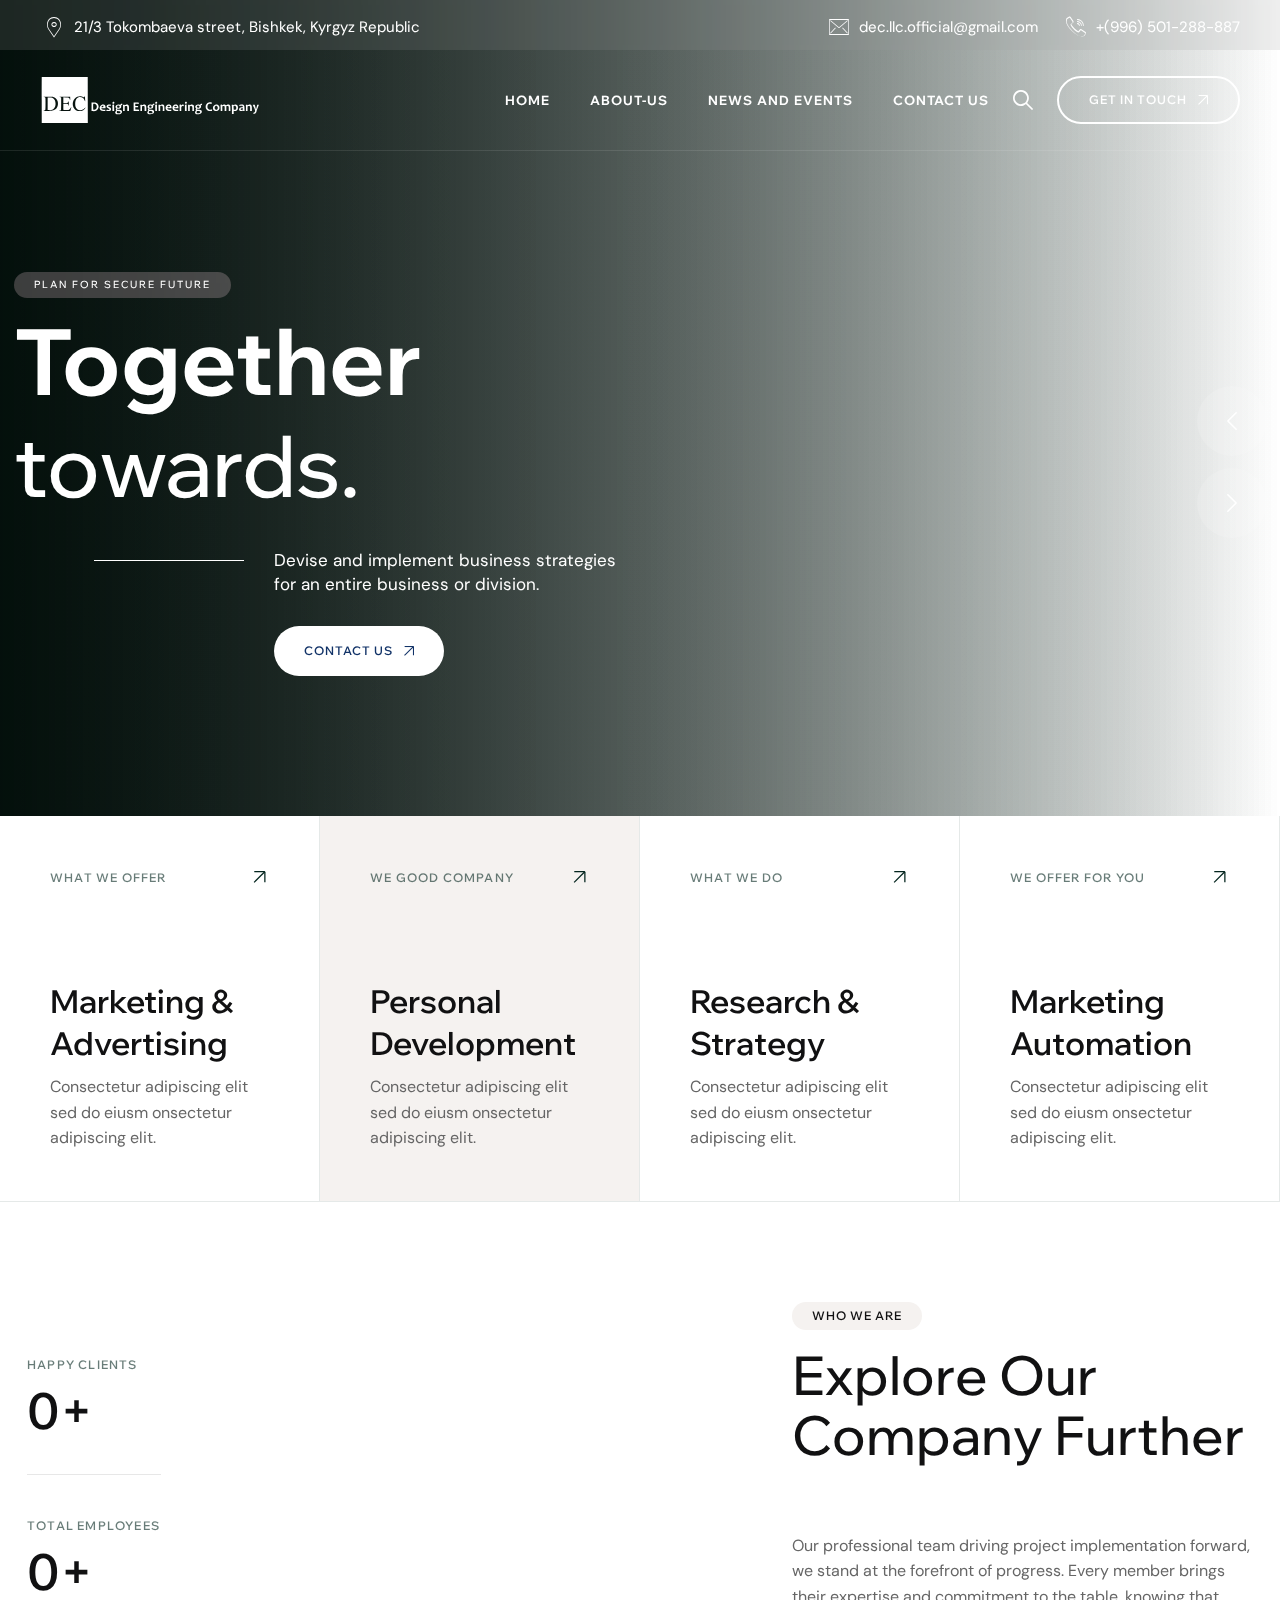
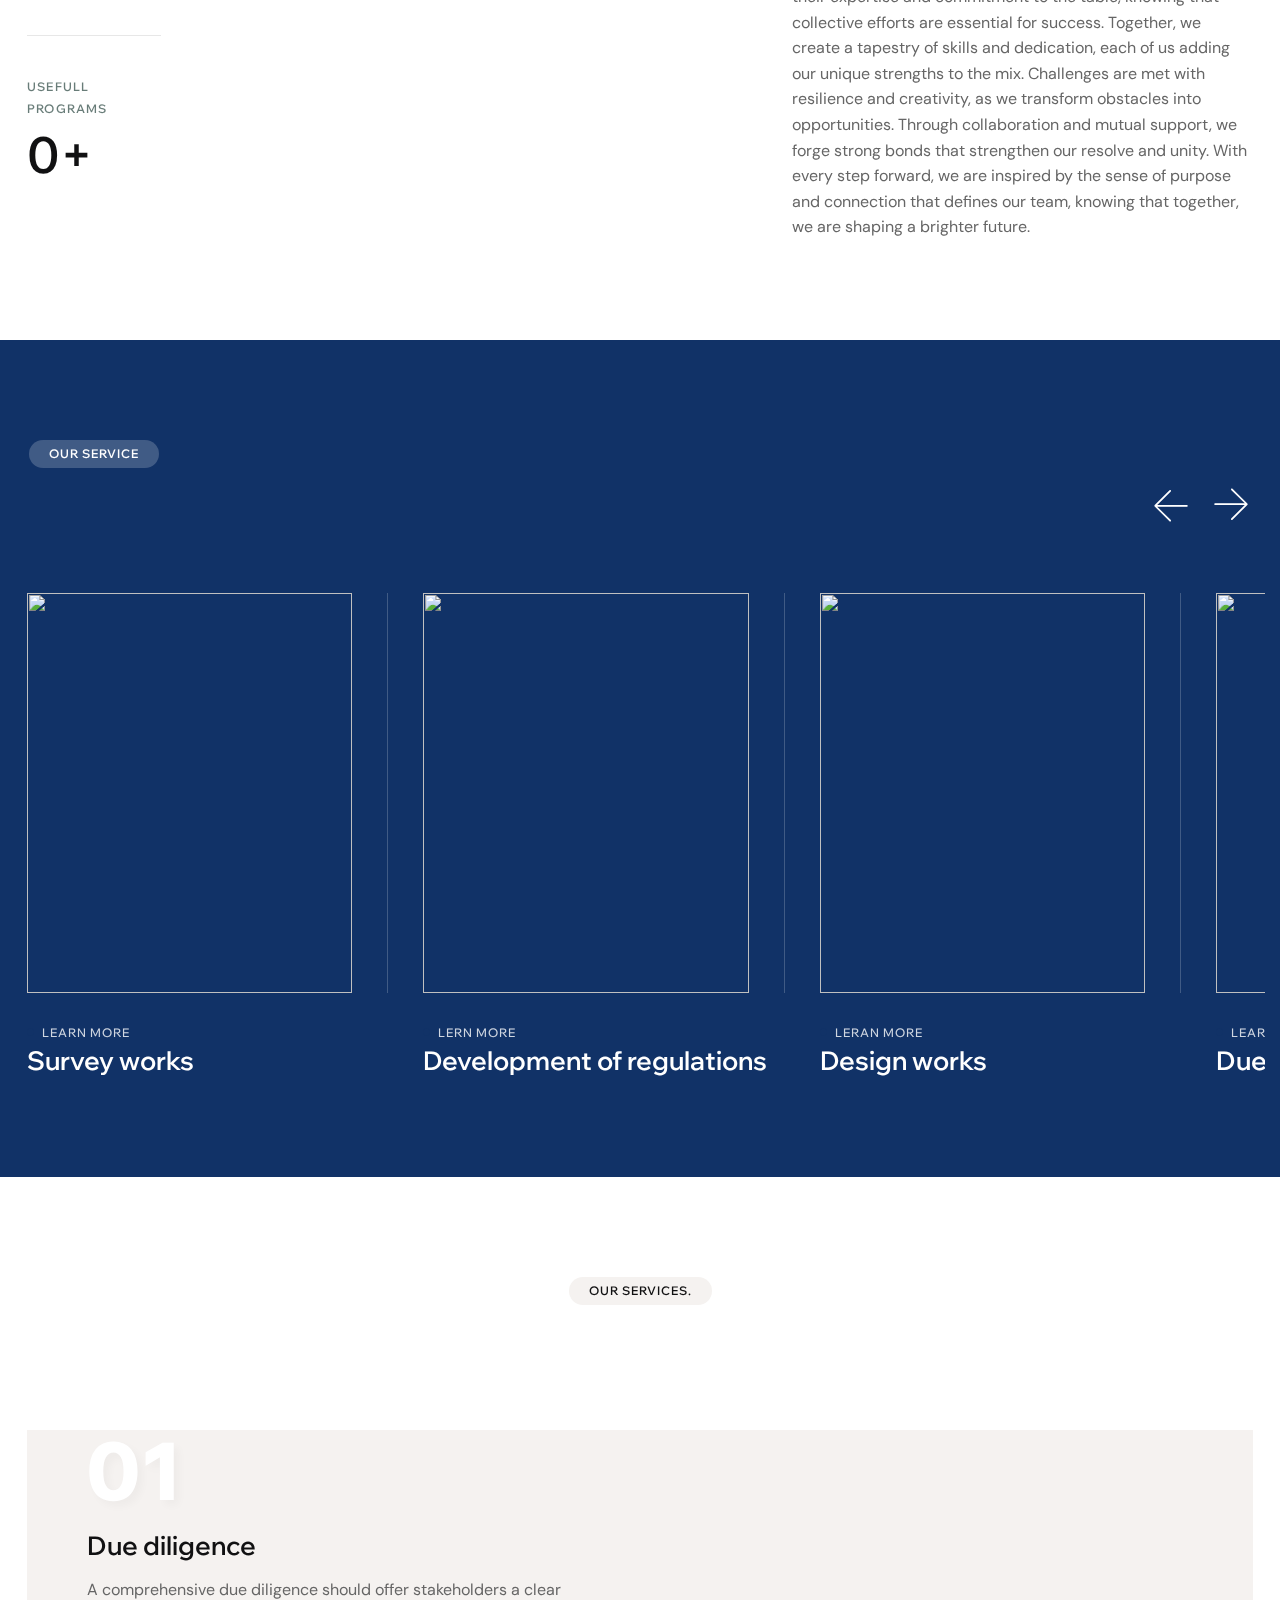
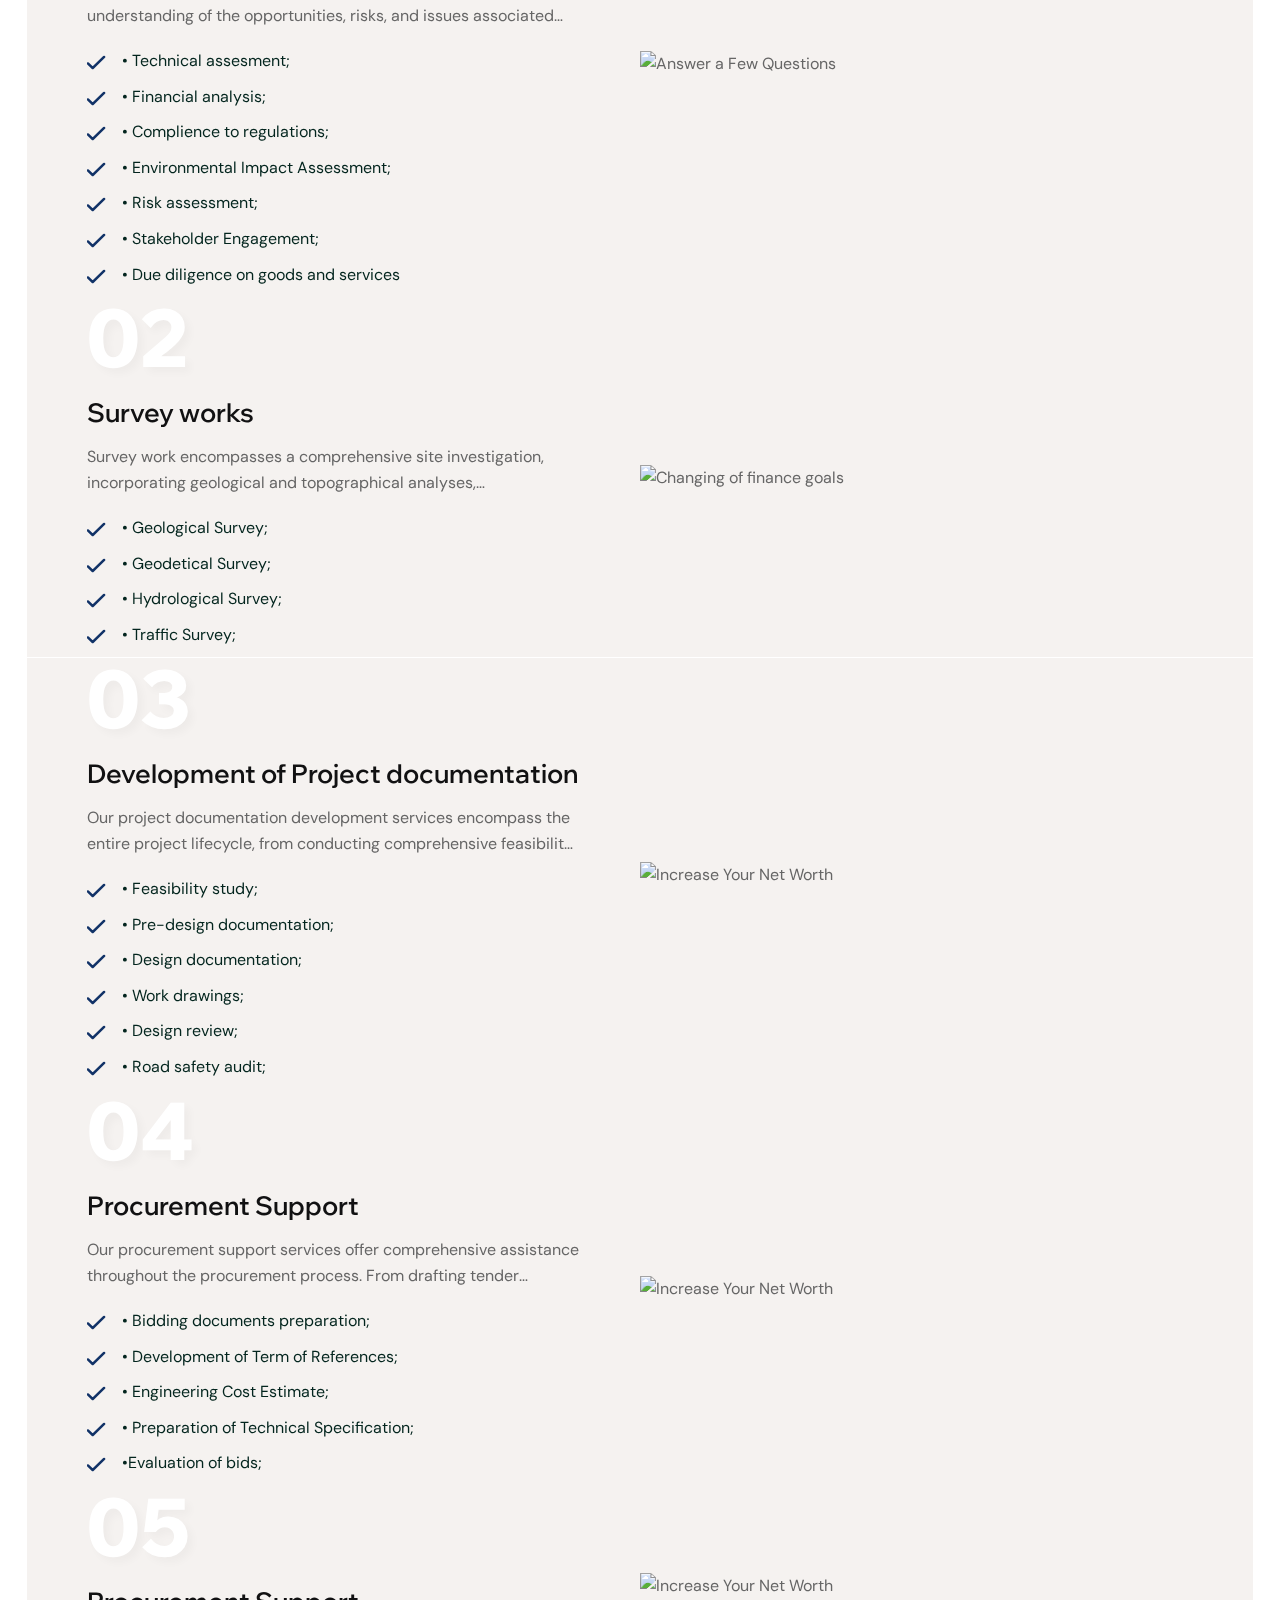
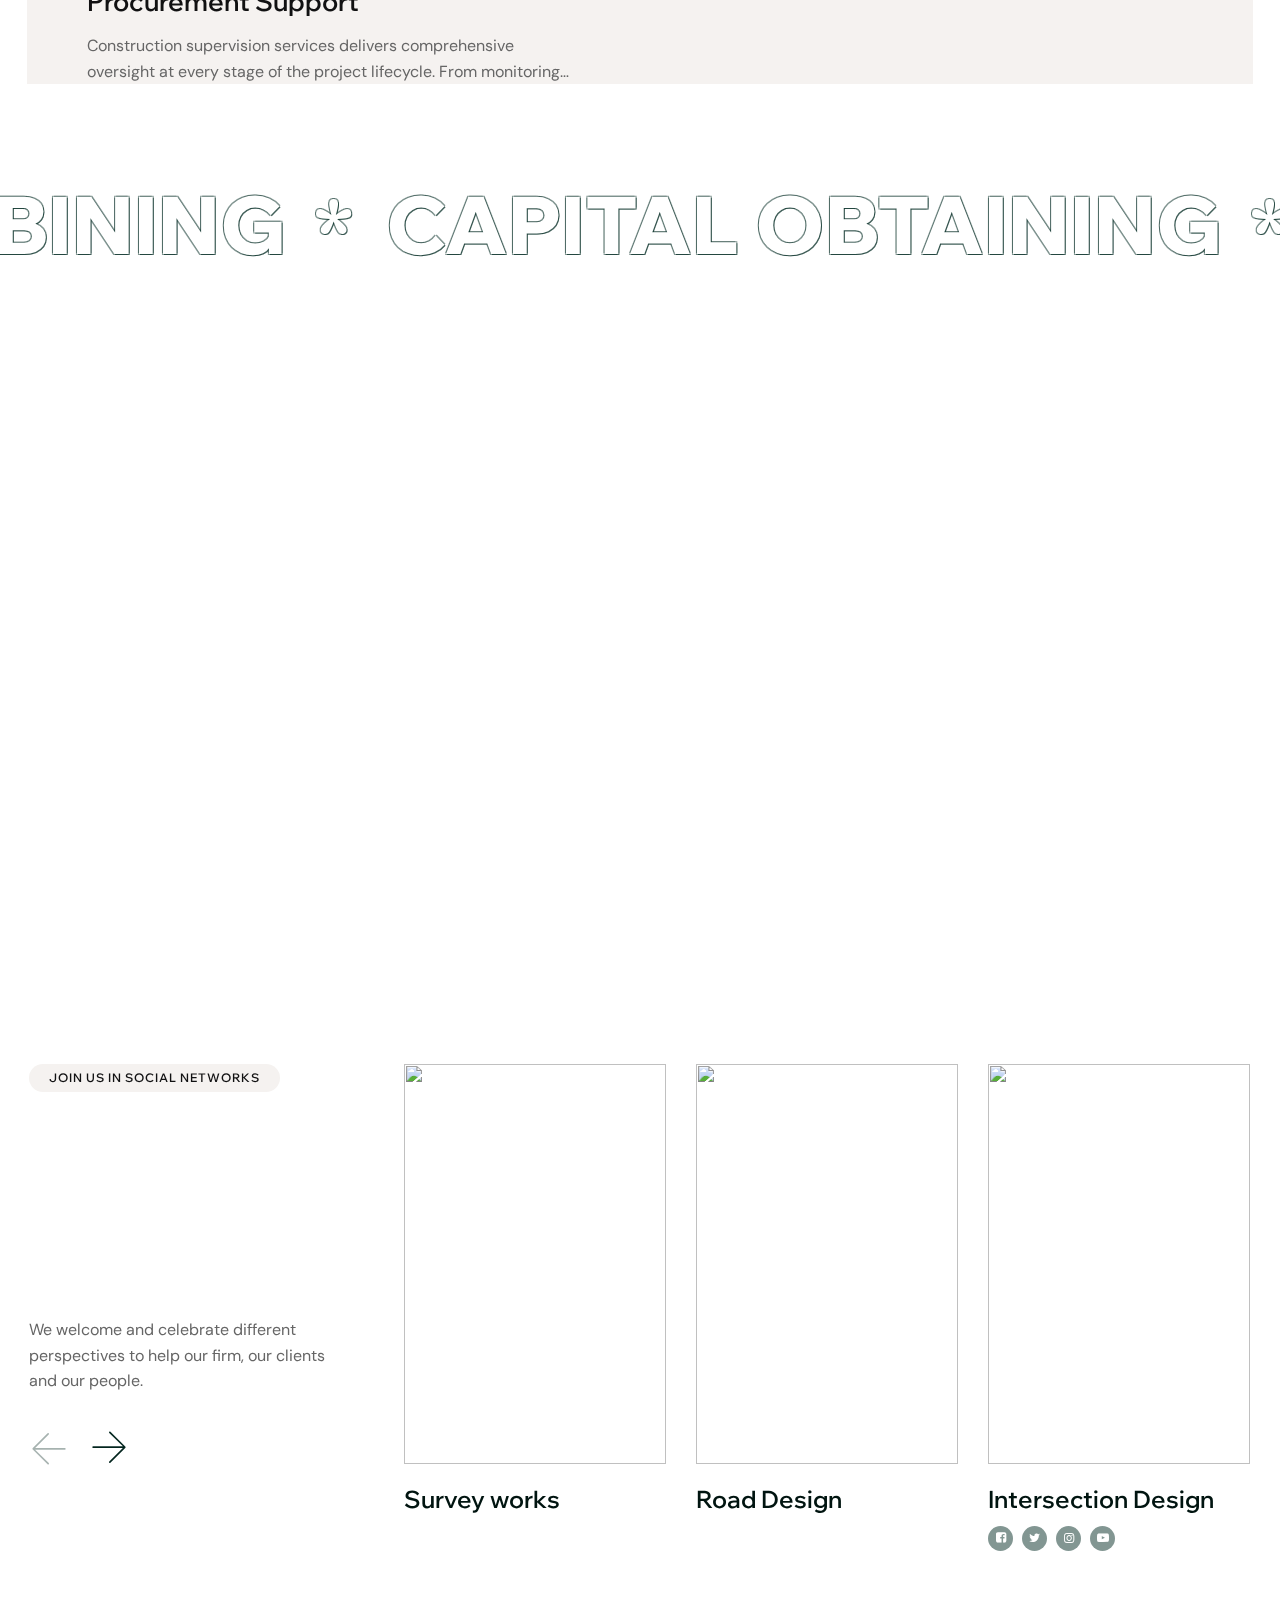
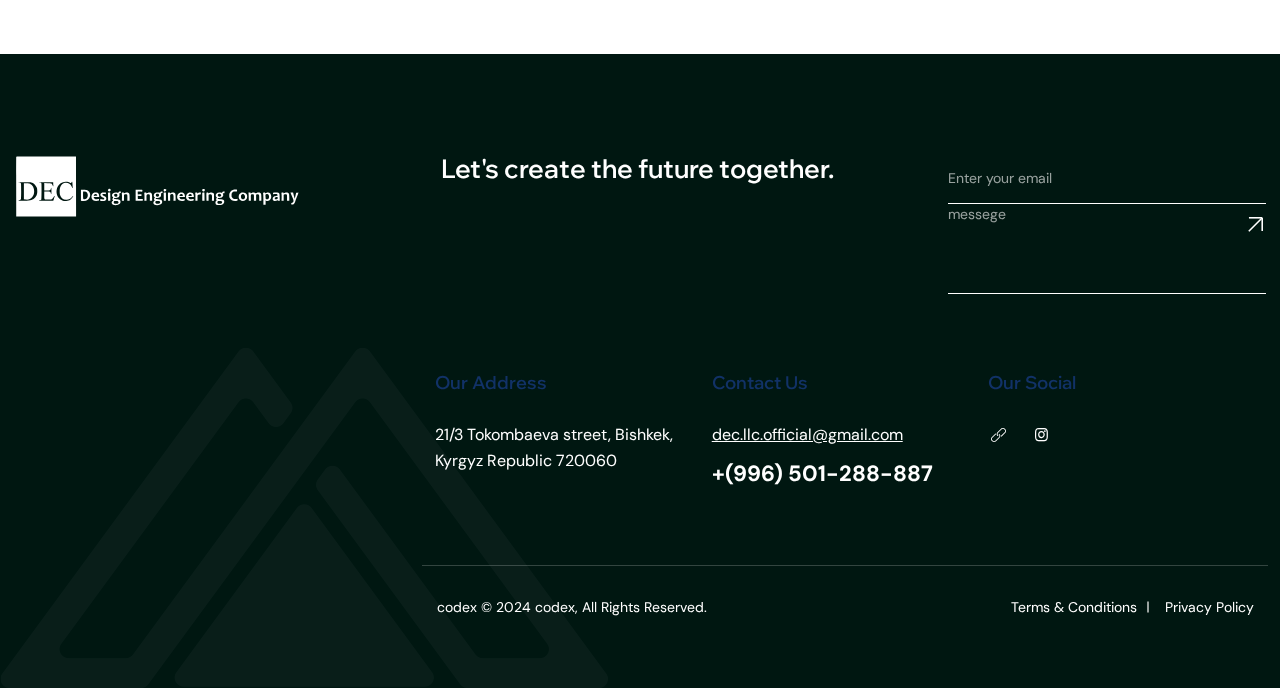
==== commit ec1f54e1: "sex" ====
--- a/index.html
+++ b/index.html
@@ -98,9 +98,9 @@
 													</li>
 												
 													<li>
-														<a href="index.html#">
+														<a href="news.html">
 															News and Events
-														
+
 														</a>
 													</li>
 
@@ -1024,113 +1024,7 @@
 			</section>
 			<!-- Team End -->
 
-			<!-- Client Start -->
-			<section class="section-lgb">
-				<div class="container-fluid ps-4 pe-4">
-					<div class="swiper-slider" data-loop="true" data-autoplay="false" data-dots="false"
-						data-arrows="false" data-columns="6" data-margin="30" data-effect="slide">
-						<div class="swiper-wrapper">
-							<!-- Slide1 -->
-							<article class="pbmit-client-style-1 swiper-slide">
-								<div class="pbmit-client-content">
-									<div class="pbmit-client-wrapper pbmit-client-with-hover-img">
-										<h4 class="pbmit-hide">Client 06</h4>
-										<div class="pbmit-client-hover-img">
-											<img src="images/client/client-global-01.png" alt="">
-										</div>
-										<div class="pbmit-featured-img-wrapper">
-											<div class="pbmit-featured-wrapper">
-												<img src="images/client/client-dark-01.png" class="img-fluid" alt="">
-											</div>
-										</div>
-									</div>
-								</div>
-							</article>
-							<!-- Slide2 -->
-							<article class="pbmit-client-style-1 swiper-slide">
-								<div class="pbmit-client-content">
-									<div class="pbmit-client-wrapper pbmit-client-with-hover-img">
-										<h4 class="pbmit-hide">Client 06</h4>
-										<div class="pbmit-client-hover-img">
-											<img src="images/client/client-global-02.png" alt="">
-										</div>
-										<div class="pbmit-featured-img-wrapper">
-											<div class="pbmit-featured-wrapper">
-												<img src="images/client/client-dark-02.png" class="img-fluid" alt="">
-											</div>
-										</div>
-									</div>
-								</div>
-							</article>
-							<!-- Slide3 -->
-							<article class="pbmit-client-style-1 swiper-slide">
-								<div class="pbmit-client-content">
-									<div class="pbmit-client-wrapper pbmit-client-with-hover-img">
-										<h4 class="pbmit-hide">Client 06</h4>
-										<div class="pbmit-client-hover-img">
-											<img src="images/client/client-global-03.png" alt="">
-										</div>
-										<div class="pbmit-featured-img-wrapper">
-											<div class="pbmit-featured-wrapper">
-												<img src="images/client/client-dark-03.png" class="img-fluid" alt="">
-											</div>
-										</div>
-									</div>
-								</div>
-							</article>
-							<!-- Slide4 -->
-							<article class="pbmit-client-style-1 swiper-slide">
-								<div class="pbmit-client-content">
-									<div class="pbmit-client-wrapper pbmit-client-with-hover-img">
-										<h4 class="pbmit-hide">Client 06</h4>
-										<div class="pbmit-client-hover-img">
-											<img src="images/client/client-global-04.png" alt="">
-										</div>
-										<div class="pbmit-featured-img-wrapper">
-											<div class="pbmit-featured-wrapper">
-												<img src="images/client/client-dark-04.png" class="img-fluid" alt="">
-											</div>
-										</div>
-									</div>
-								</div>
-							</article>
-							<!-- Slide5 -->
-							<article class="pbmit-client-style-1 swiper-slide">
-								<div class="pbmit-client-content">
-									<div class="pbmit-client-wrapper pbmit-client-with-hover-img">
-										<h4 class="pbmit-hide">Client 06</h4>
-										<div class="pbmit-client-hover-img">
-											<img src="images/client/client-global-05.png" alt="">
-										</div>
-										<div class="pbmit-featured-img-wrapper">
-											<div class="pbmit-featured-wrapper">
-												<img src="images/client/client-dark-05.png" class="img-fluid" alt="">
-											</div>
-										</div>
-									</div>
-								</div>
-							</article>
-							<!-- Slide6 -->
-							<article class="pbmit-client-style-1 swiper-slide">
-								<div class="pbmit-client-content">
-									<div class="pbmit-client-wrapper pbmit-client-with-hover-img">
-										<h4 class="pbmit-hide">Client 06</h4>
-										<div class="pbmit-client-hover-img">
-											<img src="images/client/client-global-06.png" alt="">
-										</div>
-										<div class="pbmit-featured-img-wrapper">
-											<div class="pbmit-featured-wrapper">
-												<img src="images/client/client-dark-06.png" class="img-fluid" alt="">
-											</div>
-										</div>
-									</div>
-								</div>
-							</article>
-						</div>
-					</div>
-				</div>
-			</section>
-			<!-- Client End -->
+		
 
 			<!-- Testimonial Start -->
 
--- a/css/shortcode.css
+++ b/css/shortcode.css
@@ -3010,7 +3010,7 @@
 	z-index: 1;
 }
 .pbmit-footer-logo img{
-	max-height: 35px;
+	max-height: 65px;
 }
 .pbmit-footer-big-area-wrapper .pbmit-footer-left h3{
 	font-size: 26px;
